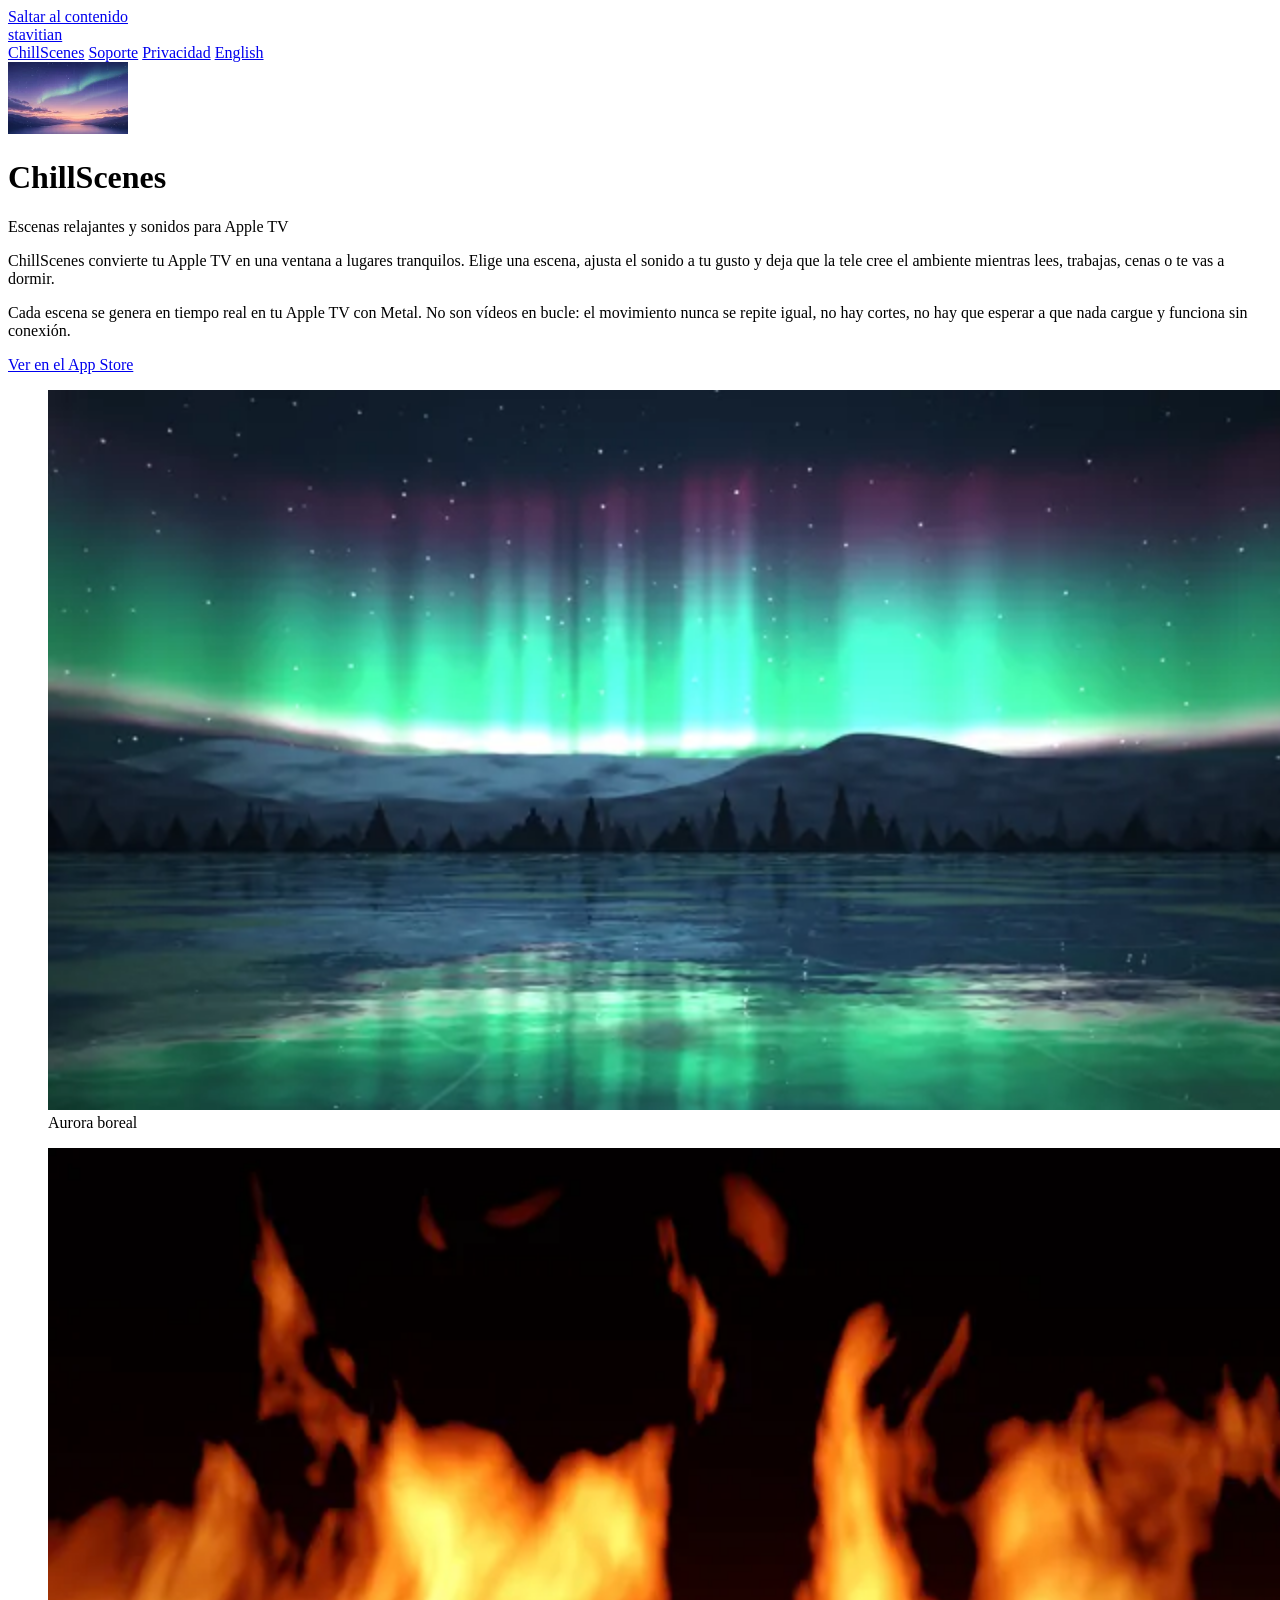
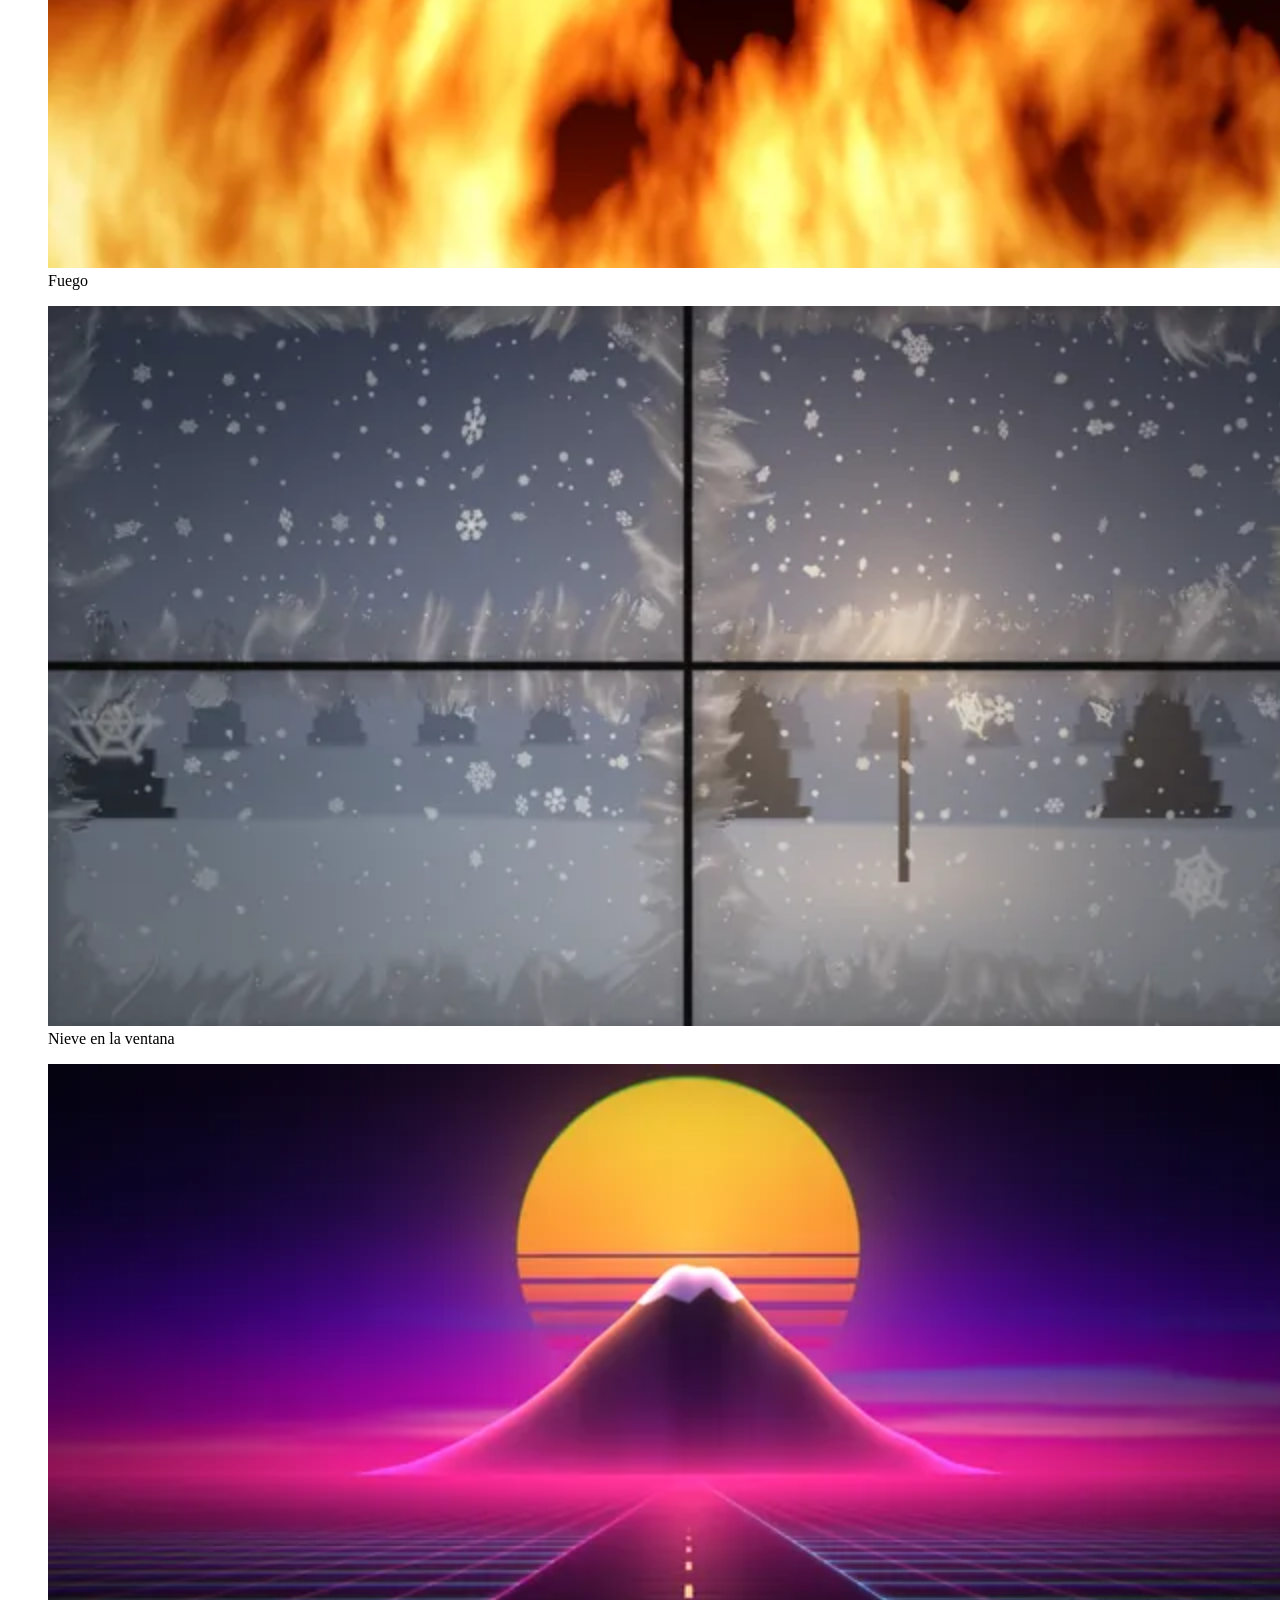
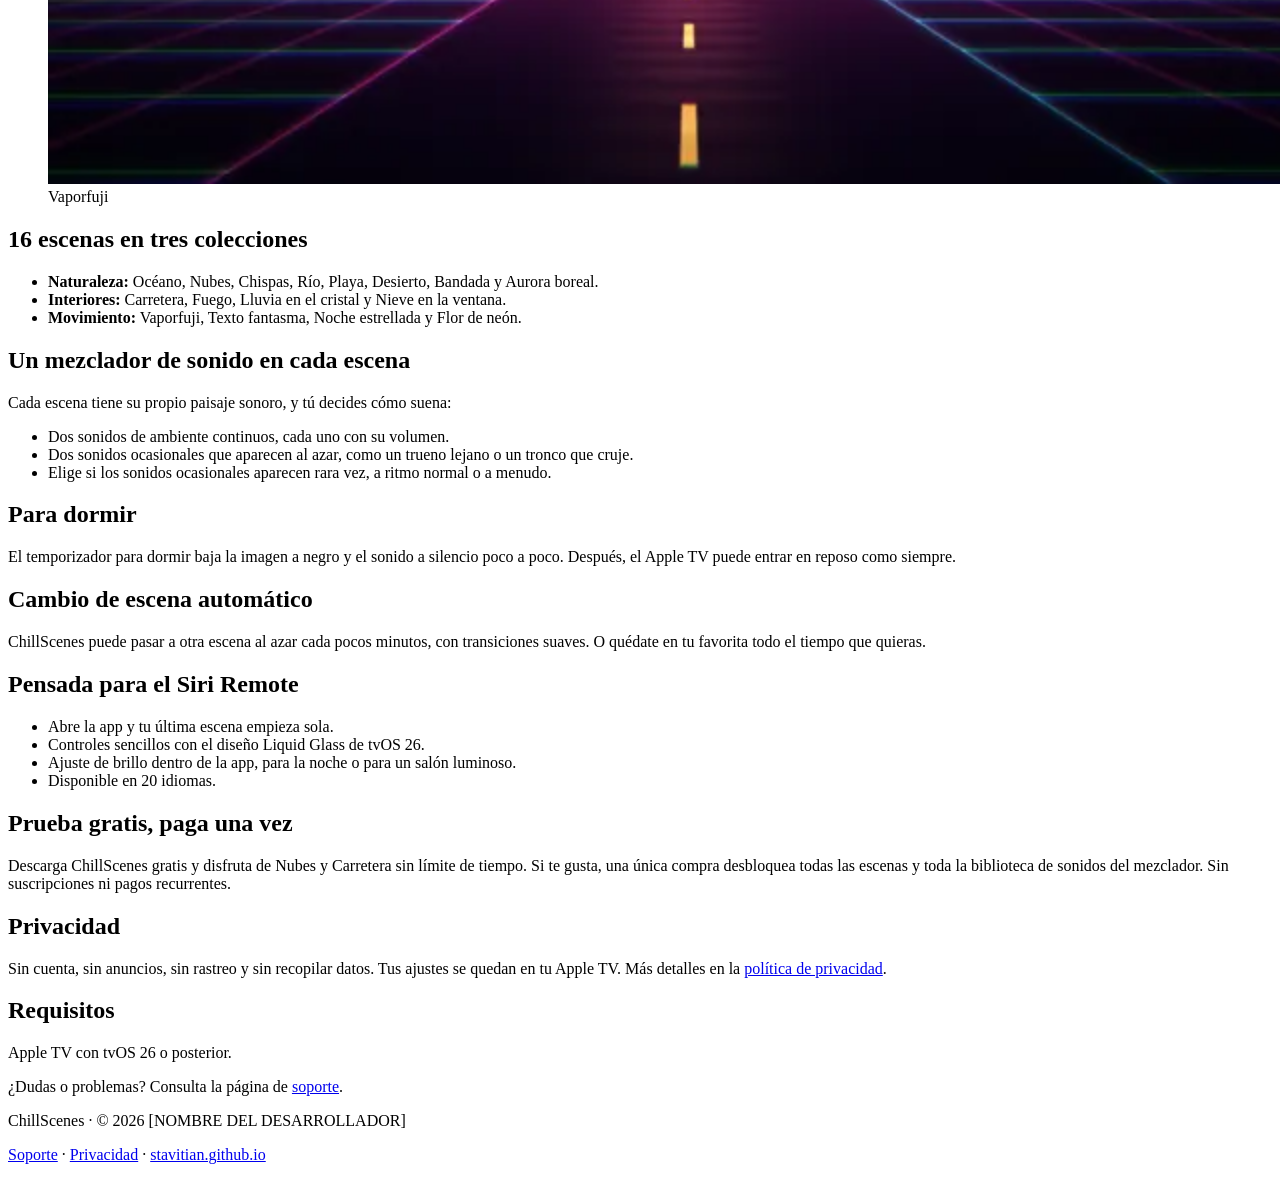
==== apps/chillscenes/index.html @ 9a9096fb "Add ChillScenes app pages: product, support and privacy (ES + EN)" ====
<!doctype html>
<html lang="es">
<head>
  <meta charset="utf-8">
  <meta name="viewport" content="width=device-width, initial-scale=1">
  <title>ChillScenes para Apple TV</title>
  <meta name="description" content="Escenas relajantes y sonidos de ambiente para Apple TV.">
  <link rel="alternate" hreflang="es" href="https://stavitian.github.io/apps/chillscenes/">
  <link rel="alternate" hreflang="en" href="https://stavitian.github.io/apps/chillscenes/en/">
  <link rel="icon" href="/apps/chillscenes/img/icono-200.jpg">
  <link rel="stylesheet" href="/assets/site.css">
</head>
<body>
  <a class="skip" href="#contenido">Saltar al contenido</a>
  <div class="wrap">
    <header class="site-header">
      <a class="home" href="/">stavitian</a>
      <nav aria-label="ChillScenes">
        <a href="/apps/chillscenes/" aria-current="page">ChillScenes</a> <a href="/apps/chillscenes/soporte/">Soporte</a> <a href="/apps/chillscenes/privacidad/">Privacidad</a>
        <a class="lang" href="/apps/chillscenes/en/" hreflang="en" lang="en">English</a>
      </nav>
    </header>

    <main id="contenido">
      <div class="app-head">
        <picture>
          <source type="image/webp" srcset="/apps/chillscenes/img/icono-200.webp 1x, /apps/chillscenes/img/icono-400.webp 2x">
          <img src="/apps/chillscenes/img/icono-200.jpg" srcset="/apps/chillscenes/img/icono-400.jpg 2x" width="120" height="72" alt="">
        </picture>
        <div>
          <h1>ChillScenes</h1>
          <p>Escenas relajantes y sonidos para Apple TV</p>
        </div>
      </div>

      <p class="lead">ChillScenes convierte tu Apple TV en una ventana a lugares tranquilos. Elige una escena, ajusta el sonido a tu gusto y deja que la tele cree el ambiente mientras lees, trabajas, cenas o te vas a dormir.</p>
      <p>Cada escena se genera en tiempo real en tu Apple TV con Metal. No son vídeos en bucle: el movimiento nunca se repite igual, no hay cortes, no hay que esperar a que nada cargue y funciona sin conexión.</p>

      <!-- TODO: sustituir por el enlace real del App Store cuando la app esté publicada. -->
      <p><a class="store-link" href="[ENLACE DEL APP STORE]">Ver en el App Store</a></p>

      <div class="shots">
        <figure>
          <picture>
            <source type="image/webp" srcset="/apps/chillscenes/img/aurora-640.webp 640w, /apps/chillscenes/img/aurora-1280.webp 1280w" sizes="(max-width: 34rem) 100vw, 28rem">
            <img src="/apps/chillscenes/img/aurora-1280.jpg" srcset="/apps/chillscenes/img/aurora-640.jpg 640w, /apps/chillscenes/img/aurora-1280.jpg 1280w" sizes="(max-width: 34rem) 100vw, 28rem" width="1280" height="720" loading="lazy" alt="Aurora boreal sobre un lago con montañas">
          </picture>
          <figcaption>Aurora boreal</figcaption>
        </figure>
        <figure>
          <picture>
            <source type="image/webp" srcset="/apps/chillscenes/img/fuego-640.webp 640w, /apps/chillscenes/img/fuego-1280.webp 1280w" sizes="(max-width: 34rem) 100vw, 28rem">
            <img src="/apps/chillscenes/img/fuego-1280.jpg" srcset="/apps/chillscenes/img/fuego-640.jpg 640w, /apps/chillscenes/img/fuego-1280.jpg 1280w" sizes="(max-width: 34rem) 100vw, 28rem" width="1280" height="720" loading="lazy" alt="Llamas de una hoguera sobre fondo negro">
          </picture>
          <figcaption>Fuego</figcaption>
        </figure>
        <figure>
          <picture>
            <source type="image/webp" srcset="/apps/chillscenes/img/nieve-640.webp 640w, /apps/chillscenes/img/nieve-1280.webp 1280w" sizes="(max-width: 34rem) 100vw, 28rem">
            <img src="/apps/chillscenes/img/nieve-1280.jpg" srcset="/apps/chillscenes/img/nieve-640.jpg 640w, /apps/chillscenes/img/nieve-1280.jpg 1280w" sizes="(max-width: 34rem) 100vw, 28rem" width="1280" height="720" loading="lazy" alt="Nieve cayendo vista desde una ventana de cuatro paneles">
          </picture>
          <figcaption>Nieve en la ventana</figcaption>
        </figure>
        <figure>
          <picture>
            <source type="image/webp" srcset="/apps/chillscenes/img/vaporfuji-640.webp 640w, /apps/chillscenes/img/vaporfuji-1280.webp 1280w" sizes="(max-width: 34rem) 100vw, 28rem">
            <img src="/apps/chillscenes/img/vaporfuji-1280.jpg" srcset="/apps/chillscenes/img/vaporfuji-640.jpg 640w, /apps/chillscenes/img/vaporfuji-1280.jpg 1280w" sizes="(max-width: 34rem) 100vw, 28rem" width="1280" height="720" loading="lazy" alt="Montaña bajo un sol al atardecer en estilo synthwave">
          </picture>
          <figcaption>Vaporfuji</figcaption>
        </figure>
      </div>

      <h2>16 escenas en tres colecciones</h2>
      <ul>
        <li><strong>Naturaleza:</strong> Océano, Nubes, Chispas, Río, Playa, Desierto, Bandada y Aurora boreal.</li>
        <li><strong>Interiores:</strong> Carretera, Fuego, Lluvia en el cristal y Nieve en la ventana.</li>
        <li><strong>Movimiento:</strong> Vaporfuji, Texto fantasma, Noche estrellada y Flor de neón.</li>
      </ul>

      <h2>Un mezclador de sonido en cada escena</h2>
      <p>Cada escena tiene su propio paisaje sonoro, y tú decides cómo suena:</p>
      <ul>
        <li>Dos sonidos de ambiente continuos, cada uno con su volumen.</li>
        <li>Dos sonidos ocasionales que aparecen al azar, como un trueno lejano o un tronco que cruje.</li>
        <li>Elige si los sonidos ocasionales aparecen rara vez, a ritmo normal o a menudo.</li>
      </ul>

      <h2>Para dormir</h2>
      <p>El temporizador para dormir baja la imagen a negro y el sonido a silencio poco a poco. Después, el Apple TV puede entrar en reposo como siempre.</p>

      <h2>Cambio de escena automático</h2>
      <p>ChillScenes puede pasar a otra escena al azar cada pocos minutos, con transiciones suaves. O quédate en tu favorita todo el tiempo que quieras.</p>

      <h2>Pensada para el Siri Remote</h2>
      <ul>
        <li>Abre la app y tu última escena empieza sola.</li>
        <li>Controles sencillos con el diseño Liquid Glass de tvOS 26.</li>
        <li>Ajuste de brillo dentro de la app, para la noche o para un salón luminoso.</li>
        <li>Disponible en 20 idiomas.</li>
      </ul>

      <h2>Prueba gratis, paga una vez</h2>
      <p>Descarga ChillScenes gratis y disfruta de Nubes y Carretera sin límite de tiempo. Si te gusta, una única compra desbloquea todas las escenas y toda la biblioteca de sonidos del mezclador. Sin suscripciones ni pagos recurrentes.</p>

      <h2>Privacidad</h2>
      <p>Sin cuenta, sin anuncios, sin rastreo y sin recopilar datos. Tus ajustes se quedan en tu Apple TV. Más detalles en la <a href="/apps/chillscenes/privacidad/">política de privacidad</a>.</p>

      <h2>Requisitos</h2>
      <p>Apple TV con tvOS 26 o posterior.</p>
      <p>¿Dudas o problemas? Consulta la página de <a href="/apps/chillscenes/soporte/">soporte</a>.</p>
    </main>

    <footer class="site-footer">
      <p>ChillScenes · © 2026 [NOMBRE DEL DESARROLLADOR]</p>
      <p><a href="/apps/chillscenes/soporte/">Soporte</a> · <a href="/apps/chillscenes/privacidad/">Privacidad</a> · <a href="/">stavitian.github.io</a></p>
    </footer>
  </div>
</body>
</html>
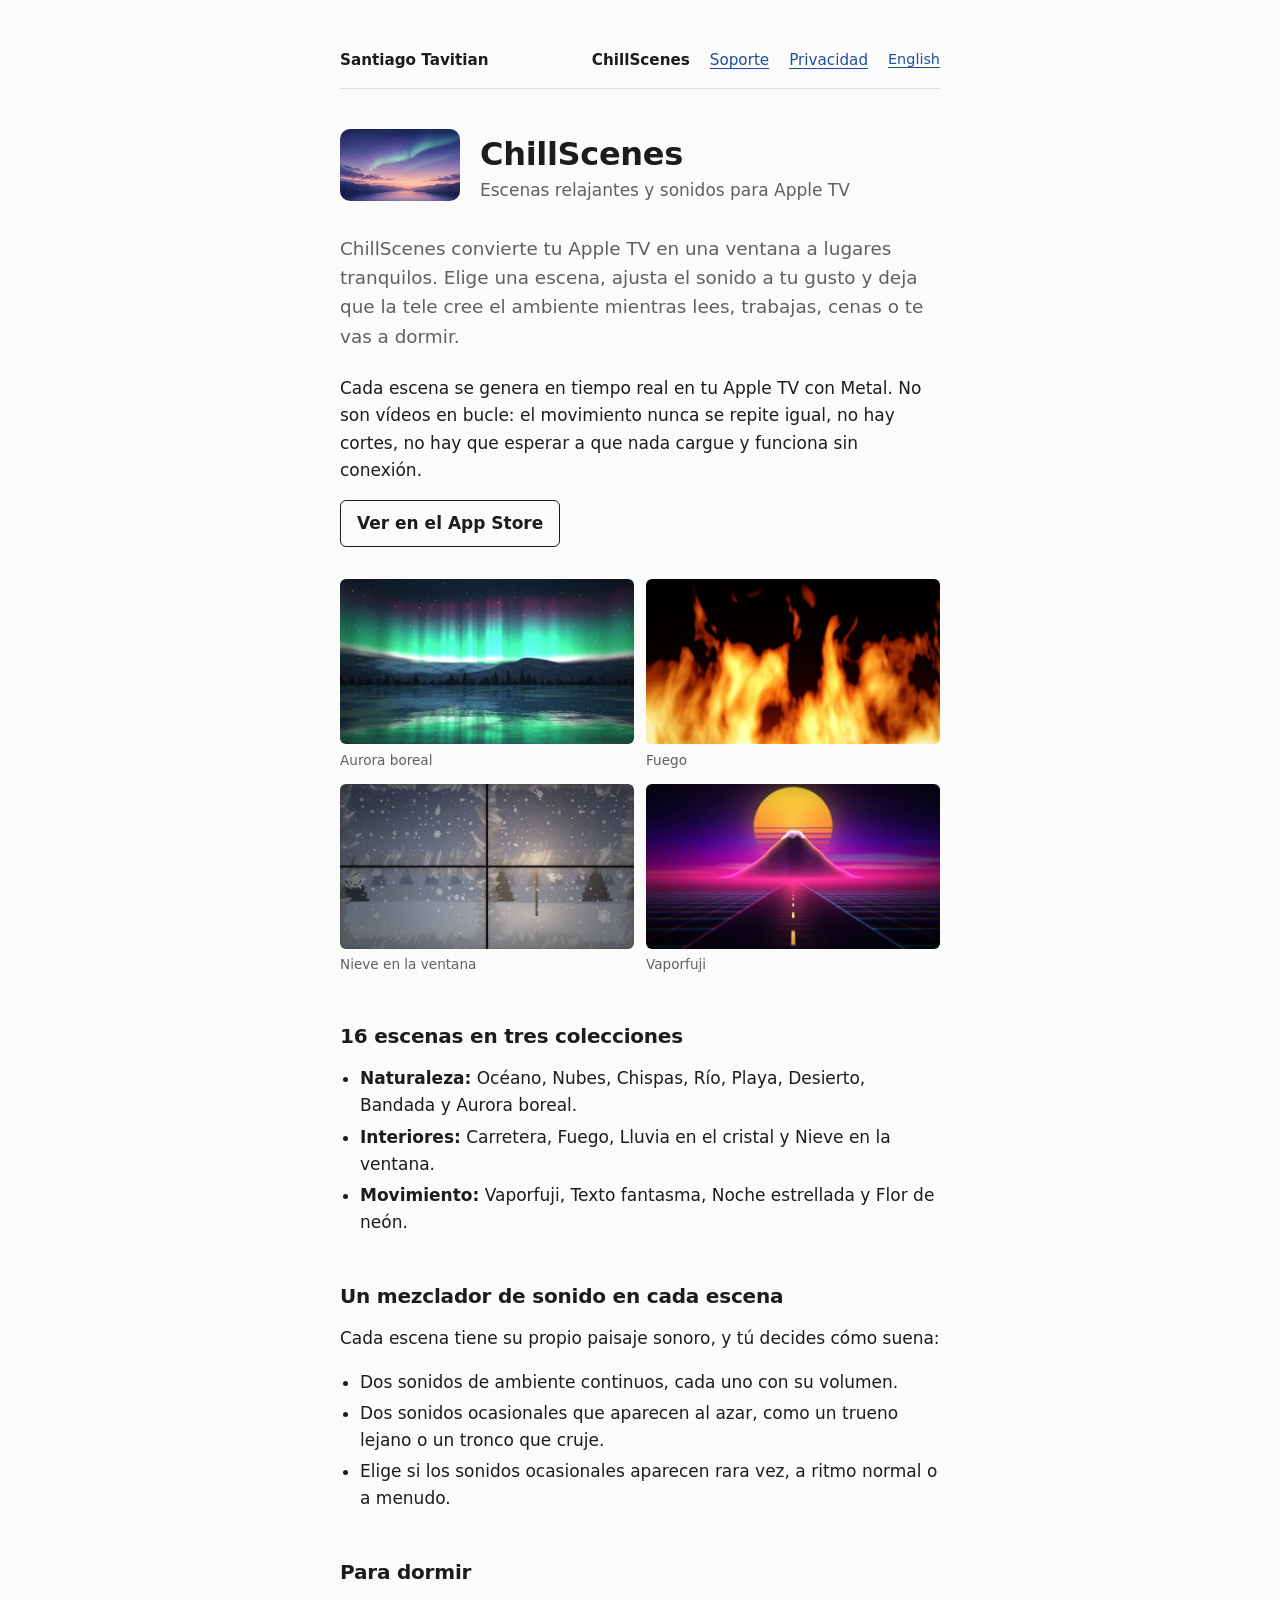
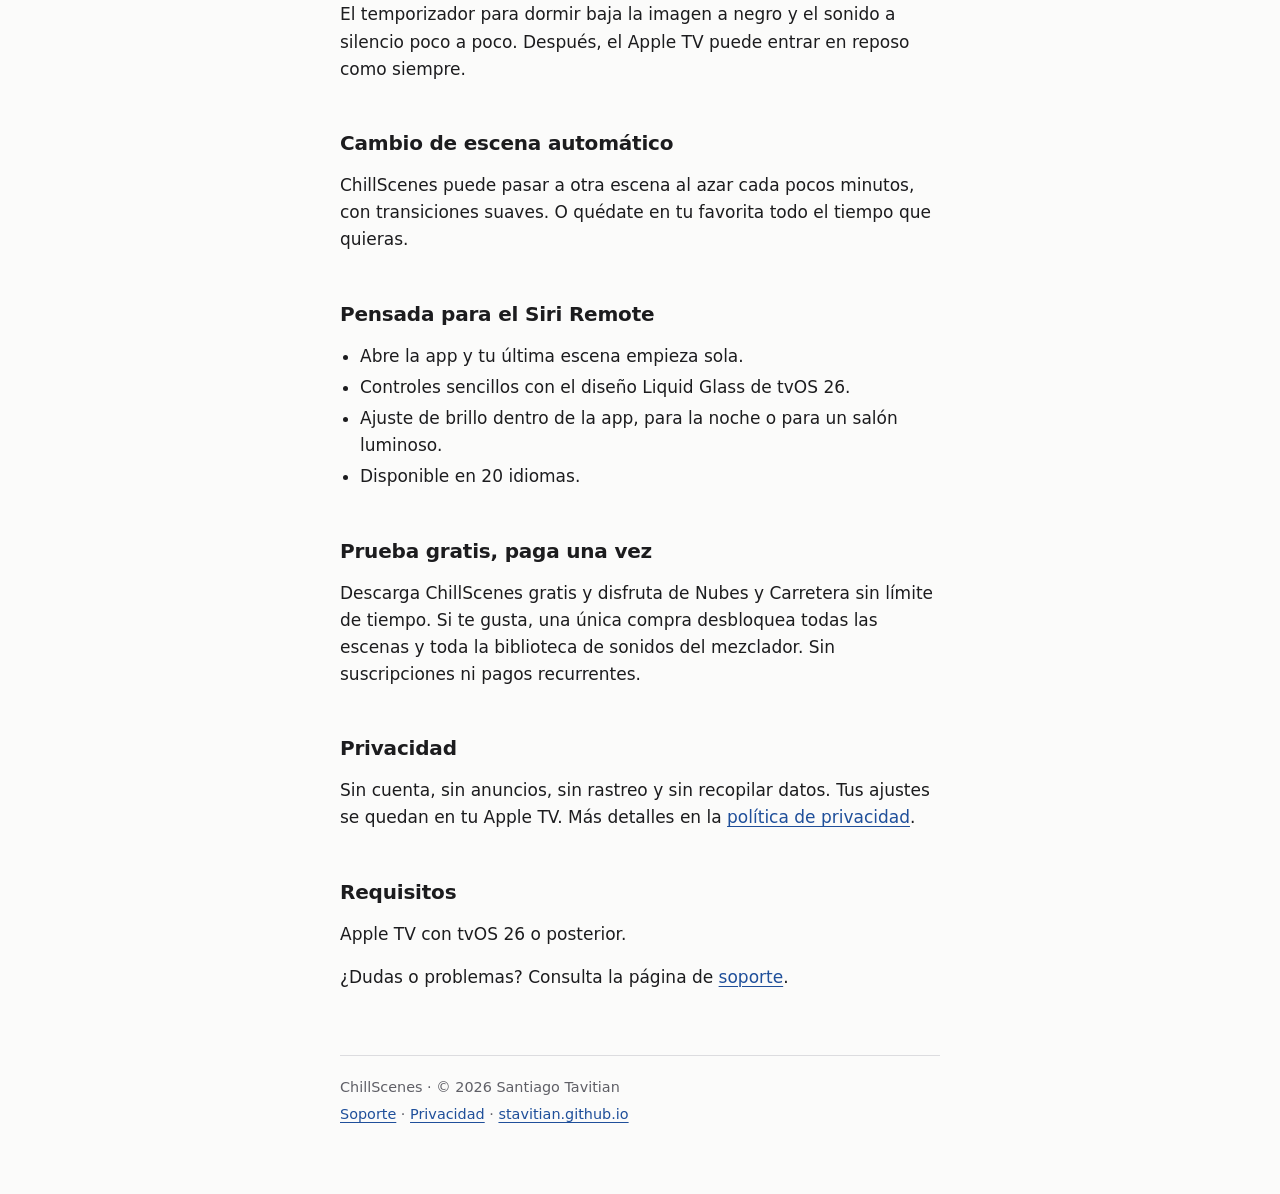
==== commit 5cb6dddb: "Fill in developer name, contact email and privacy date; drop NanoMAC from landing" ====
--- a/apps/chillscenes/index.html
+++ b/apps/chillscenes/index.html
@@ -14,7 +14,7 @@
   <a class="skip" href="#contenido">Saltar al contenido</a>
   <div class="wrap">
     <header class="site-header">
-      <a class="home" href="/">stavitian</a>
+      <a class="home" href="/">Santiago Tavitian</a>
       <nav aria-label="ChillScenes">
         <a href="/apps/chillscenes/" aria-current="page">ChillScenes</a> <a href="/apps/chillscenes/soporte/">Soporte</a> <a href="/apps/chillscenes/privacidad/">Privacidad</a>
         <a class="lang" href="/apps/chillscenes/en/" hreflang="en" lang="en">English</a>
@@ -111,7 +111,7 @@
     </main>
 
     <footer class="site-footer">
-      <p>ChillScenes · © 2026 [NOMBRE DEL DESARROLLADOR]</p>
+      <p>ChillScenes · © 2026 Santiago Tavitian</p>
       <p><a href="/apps/chillscenes/soporte/">Soporte</a> · <a href="/apps/chillscenes/privacidad/">Privacidad</a> · <a href="/">stavitian.github.io</a></p>
     </footer>
   </div>
--- a/assets/site.css
+++ b/assets/site.css
@@ -0,0 +1,125 @@
+/* Hoja de estilos común. Sin fuentes externas ni JavaScript. */
+:root {
+  color-scheme: light dark;
+  --bg: #fbfbfa;
+  --text: #1c1c1e;
+  --muted: #5f5f66;
+  --rule: #dcdcdf;
+  --link: #1f4f9a;
+  --code-bg: #f0f0f2;
+  --measure: 40rem;
+  font-family: -apple-system, BlinkMacSystemFont, "Segoe UI", system-ui, Roboto, "Helvetica Neue", Arial, sans-serif;
+  font-size: 100%;
+  line-height: 1.6;
+}
+
+@media (prefers-color-scheme: dark) {
+  :root {
+    --bg: #141416;
+    --text: #e8e8ea;
+    --muted: #a0a0a8;
+    --rule: #34343a;
+    --link: #8db4f0;
+    --code-bg: #222226;
+  }
+}
+
+*, *::before, *::after { box-sizing: border-box; }
+
+html { -webkit-text-size-adjust: 100%; }
+
+body {
+  margin: 0;
+  background: var(--bg);
+  color: var(--text);
+  font-size: 1.0625rem;
+}
+
+.wrap {
+  max-width: var(--measure);
+  margin: 0 auto;
+  padding: 3rem 1.25rem 4rem;
+}
+
+.wrap.wide { max-width: 56rem; }
+
+a { color: var(--link); text-underline-offset: 0.18em; text-decoration-thickness: 1px; }
+a:hover { text-decoration-thickness: 2px; }
+a:focus-visible { outline: 2px solid var(--link); outline-offset: 2px; border-radius: 2px; }
+
+.skip {
+  position: absolute; left: -999px; top: 0;
+  background: var(--bg); padding: .5rem .75rem;
+}
+.skip:focus { left: 1rem; top: 1rem; }
+
+/* Cabecera y pie */
+.site-header {
+  display: flex; flex-wrap: wrap; align-items: baseline; justify-content: space-between;
+  gap: .5rem 1.5rem;
+  padding-bottom: 1rem; margin-bottom: 2.5rem;
+  border-bottom: 1px solid var(--rule);
+  font-size: .95rem;
+}
+.site-header .home { color: var(--text); font-weight: 600; text-decoration: none; }
+.site-header nav { display: flex; flex-wrap: wrap; gap: .25rem 1.25rem; }
+.site-header nav a[aria-current="page"] { color: var(--text); text-decoration: none; font-weight: 600; }
+
+.site-footer {
+  margin-top: 4rem; padding-top: 1rem;
+  border-top: 1px solid var(--rule);
+  color: var(--muted); font-size: .9rem;
+}
+.site-footer p { margin: .25rem 0; }
+
+/* Tipografía */
+h1, h2, h3 { line-height: 1.25; font-weight: 600; letter-spacing: -0.01em; }
+h1 { font-size: 2rem; margin: 0 0 .75rem; }
+h2 { font-size: 1.25rem; margin: 3rem 0 1rem; }
+h3 { font-size: 1.05rem; margin: 1.75rem 0 .35rem; }
+p, ul, ol, dl { margin: 0 0 1rem; }
+ul, ol { padding-left: 1.25rem; }
+li + li { margin-top: .25rem; }
+.lead { font-size: 1.15rem; color: var(--muted); margin-bottom: 1.5rem; }
+.muted { color: var(--muted); }
+.small { font-size: .9rem; }
+hr { border: 0; border-top: 1px solid var(--rule); margin: 2.5rem 0; }
+
+/* Listas de proyectos */
+.entries { list-style: none; padding: 0; margin: 0; }
+.entries > li { padding: 1rem 0; border-top: 1px solid var(--rule); margin: 0; }
+.entries > li:last-child { border-bottom: 1px solid var(--rule); }
+.entries h3 { margin: 0 0 .25rem; font-size: 1.05rem; }
+.entries p { margin: 0 0 .35rem; }
+.entries .meta { color: var(--muted); font-size: .9rem; }
+
+/* Página de la app */
+.app-head { display: flex; gap: 1.25rem; align-items: center; margin-bottom: 1.5rem; }
+.app-head img { width: 120px; height: 72px; border-radius: 10px; flex: none; }
+.app-head h1 { margin: 0; }
+.app-head p { margin: .2rem 0 0; color: var(--muted); }
+
+.shots { display: grid; grid-template-columns: repeat(2, 1fr); gap: .75rem; margin: 2rem 0; }
+.shots figure { margin: 0; }
+.shots img { display: block; width: 100%; height: auto; border-radius: 6px; background: #000; }
+.shots figcaption { font-size: .85rem; color: var(--muted); margin-top: .35rem; }
+
+.store-link {
+  display: inline-block; padding: .55rem 1rem;
+  border: 1px solid var(--text); border-radius: 6px;
+  color: var(--text); text-decoration: none; font-weight: 600;
+}
+.store-link:hover { background: var(--text); color: var(--bg); }
+
+/* Preguntas frecuentes */
+.faq dt { font-weight: 600; margin-top: 1.5rem; }
+.faq dd { margin: .35rem 0 0; }
+
+.lang { font-size: .9rem; }
+
+@media (max-width: 34rem) {
+  .wrap { padding-top: 2rem; }
+  h1 { font-size: 1.65rem; }
+  .shots { grid-template-columns: 1fr; }
+  .app-head img { width: 100px; height: 60px; }
+}
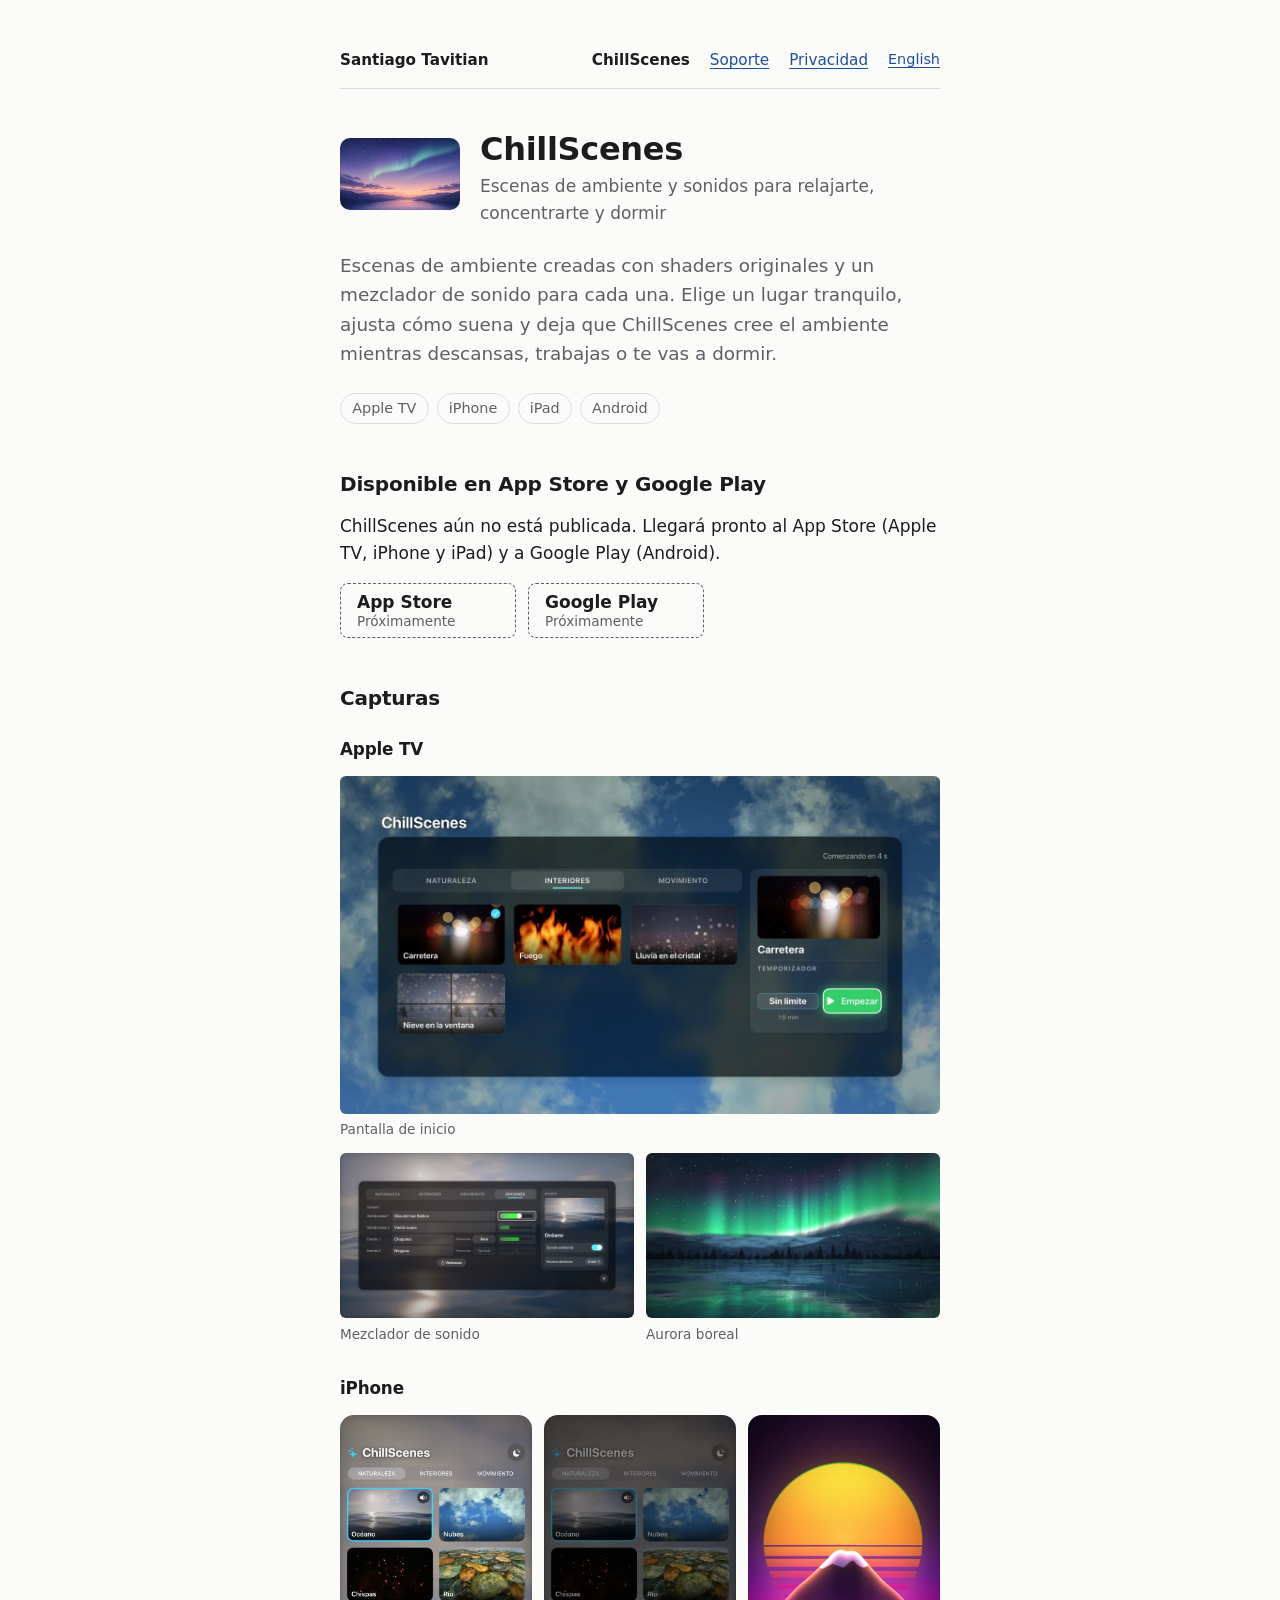
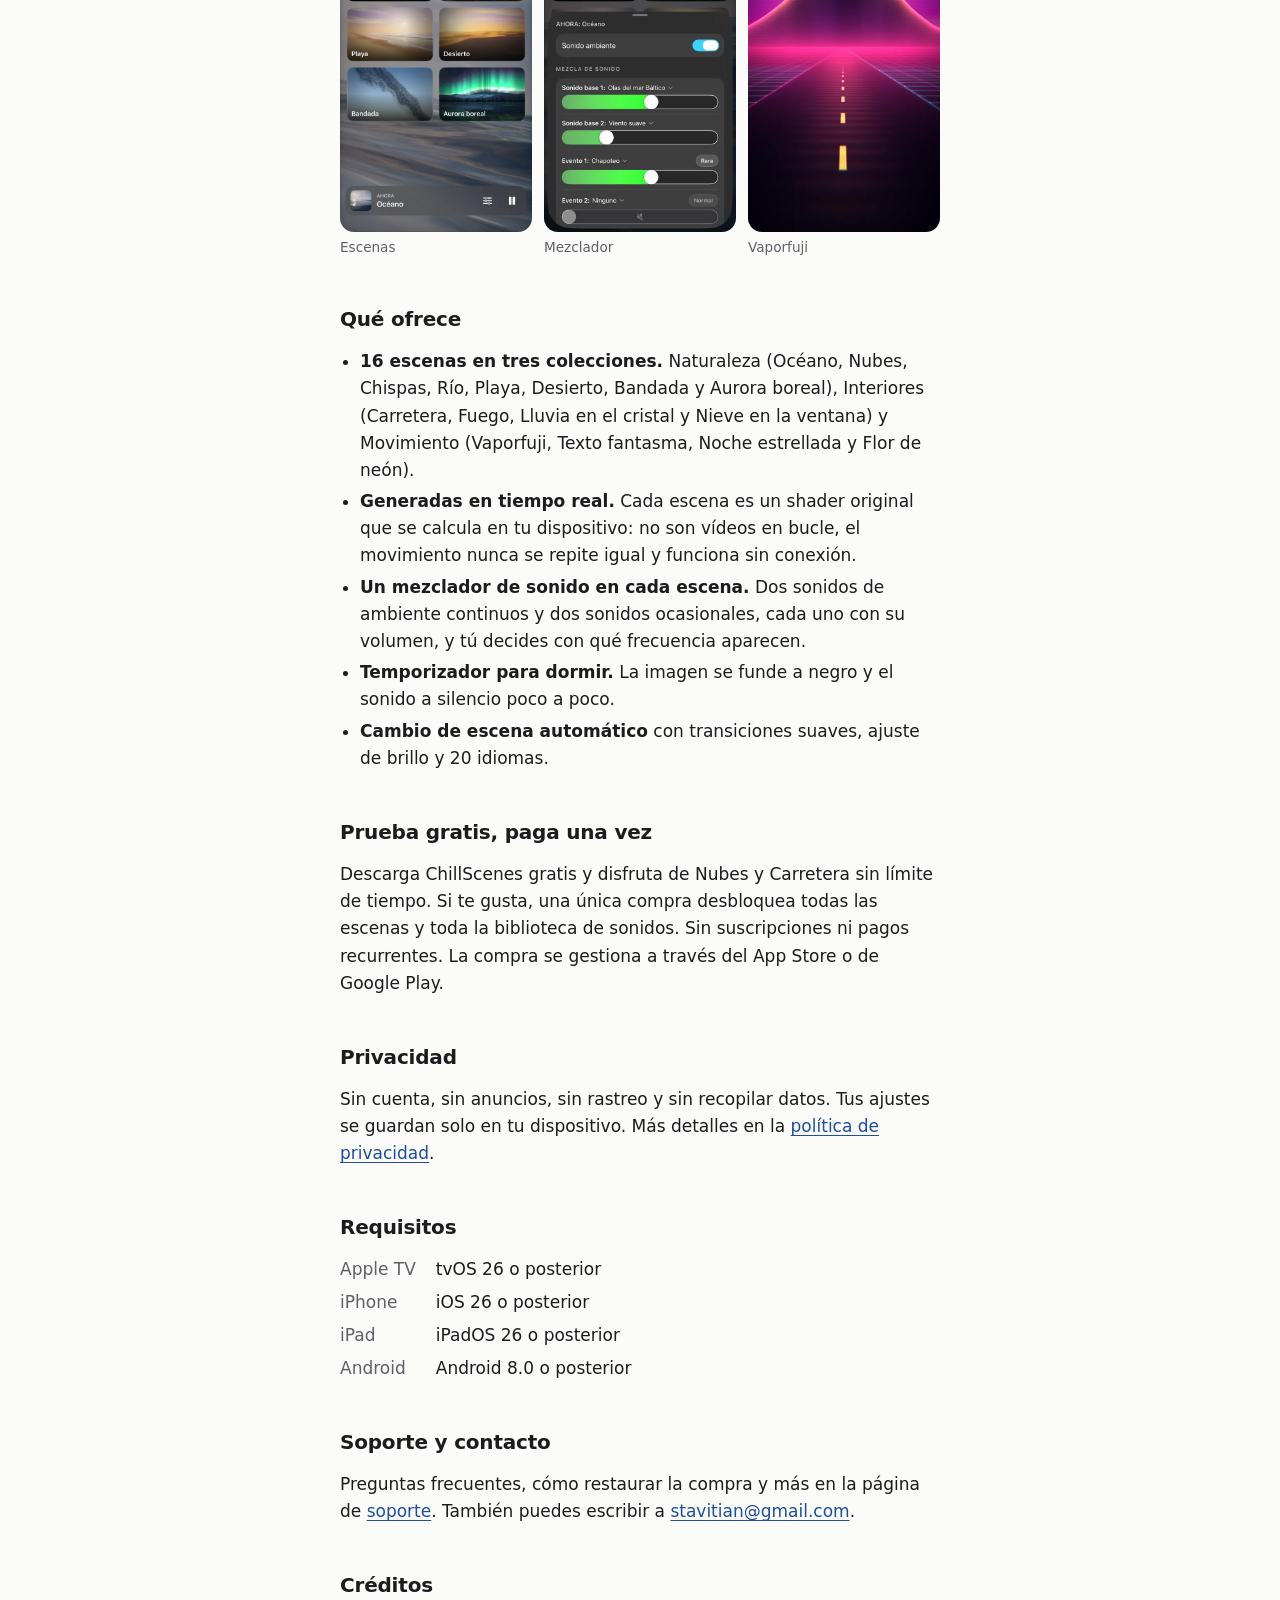
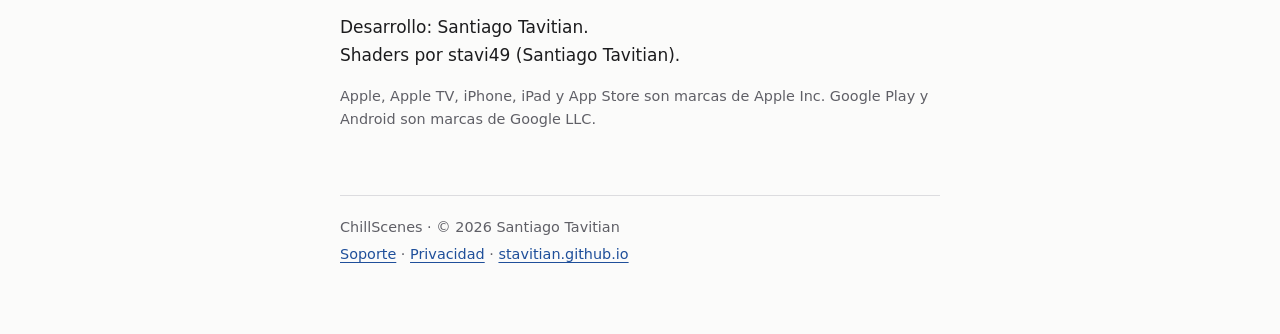
==== commit d87ee5fa: "ChillScenes: main page for Apple TV, iPhone, iPad and Android; multi-platform privacy and support pa" ====
--- a/apps/chillscenes/index.html
+++ b/apps/chillscenes/index.html
@@ -3,8 +3,8 @@
 <head>
   <meta charset="utf-8">
   <meta name="viewport" content="width=device-width, initial-scale=1">
-  <title>ChillScenes para Apple TV</title>
-  <meta name="description" content="Escenas relajantes y sonidos de ambiente para Apple TV.">
+  <title>ChillScenes: escenas de ambiente y sonidos para relajarte, concentrarte y dormir</title>
+  <meta name="description" content="ChillScenes: escenas de ambiente con shaders originales y un mezclador de sonido para relajarte, concentrarte y dormir. Para Apple TV, iPhone, iPad y Android.">
   <link rel="alternate" hreflang="es" href="https://stavitian.github.io/apps/chillscenes/">
   <link rel="alternate" hreflang="en" href="https://stavitian.github.io/apps/chillscenes/en/">
   <link rel="icon" href="/apps/chillscenes/img/icono-200.jpg">
@@ -29,85 +29,99 @@
         </picture>
         <div>
           <h1>ChillScenes</h1>
-          <p>Escenas relajantes y sonidos para Apple TV</p>
+          <p>Escenas de ambiente y sonidos para relajarte, concentrarte y dormir</p>
         </div>
       </div>
 
-      <p class="lead">ChillScenes convierte tu Apple TV en una ventana a lugares tranquilos. Elige una escena, ajusta el sonido a tu gusto y deja que la tele cree el ambiente mientras lees, trabajas, cenas o te vas a dormir.</p>
-      <p>Cada escena se genera en tiempo real en tu Apple TV con Metal. No son vídeos en bucle: el movimiento nunca se repite igual, no hay cortes, no hay que esperar a que nada cargue y funciona sin conexión.</p>
+      <p class="lead">Escenas de ambiente creadas con shaders originales y un mezclador de sonido para cada una. Elige un lugar tranquilo, ajusta cómo suena y deja que ChillScenes cree el ambiente mientras descansas, trabajas o te vas a dormir.</p>
 
-      <!-- TODO: sustituir por el enlace real del App Store cuando la app esté publicada. -->
-      <p><a class="store-link" href="[ENLACE DEL APP STORE]">Ver en el App Store</a></p>
+      <ul class="platforms" aria-label="Plataformas">
+        <li>Apple TV</li>
+        <li>iPhone</li>
+        <li>iPad</li>
+        <li>Android</li>
+      </ul>
 
-      <div class="shots">
+      <h2 id="disponible">Disponible en App Store y Google Play</h2>
+      <p>ChillScenes aún no está publicada. Llegará pronto al App Store (Apple TV, iPhone y iPad) y a Google Play (Android).</p>
+      <!--
+        Enlaces de las tiendas: la app todavía no está publicada.
+        App Store (bundle org.chillscenes.tv): [ENLACE DEL APP STORE], p. ej. https://apps.apple.com/es/app/chillscenes/idXXXXXXXXXX
+        Google Play (paquete org.chillscenes.android): https://play.google.com/store/apps/details?id=org.chillscenes.android
+        Cuando estén publicadas, sustituir la lista .stores por las insignias oficiales (ya incluidas en /apps/chillscenes/img/badges/;
+        según las normas de Apple y Google, las insignias solo se muestran enlazadas a la ficha real de la app):
+        <ul class="stores">
+          <li><a href="[ENLACE DEL APP STORE]"><img src="/apps/chillscenes/img/badges/app-store-es.svg" width="135" height="45" alt="Descárgalo en el App Store"></a></li>
+          <li><a href="https://play.google.com/store/apps/details?id=org.chillscenes.android"><img src="/apps/chillscenes/img/badges/google-play-es.png" width="168" height="65" alt="Disponible en Google Play"></a></li>
+        </ul>
+      -->
+      <ul class="stores">
+        <li><span class="store-soon" aria-disabled="true"><strong>App Store</strong><span>Próximamente</span></span></li>
+        <li><span class="store-soon" aria-disabled="true"><strong>Google Play</strong><span>Próximamente</span></span></li>
+      </ul>
+
+      <h2>Capturas</h2>
+      <h3>Apple TV</h3>
+      <div class="shots-tv">
         <figure>
-          <picture>
-            <source type="image/webp" srcset="/apps/chillscenes/img/aurora-640.webp 640w, /apps/chillscenes/img/aurora-1280.webp 1280w" sizes="(max-width: 34rem) 100vw, 28rem">
-            <img src="/apps/chillscenes/img/aurora-1280.jpg" srcset="/apps/chillscenes/img/aurora-640.jpg 640w, /apps/chillscenes/img/aurora-1280.jpg 1280w" sizes="(max-width: 34rem) 100vw, 28rem" width="1280" height="720" loading="lazy" alt="Aurora boreal sobre un lago con montañas">
-          </picture>
+          <img src="/apps/chillscenes/img/shots/tvos-01-landing-es.webp" width="1280" height="720" alt="Pantalla de inicio de ChillScenes en Apple TV con la escena Océano de fondo">
+          <figcaption>Pantalla de inicio</figcaption>
+        </figure>
+        <figure>
+          <img src="/apps/chillscenes/img/shots/tvos-05-options-mixer-es.webp" width="1280" height="720" loading="lazy" alt="Menú de opciones con el mezclador de sonido">
+          <figcaption>Mezclador de sonido</figcaption>
+        </figure>
+        <figure>
+          <img src="/apps/chillscenes/img/shots/tvos-09-scene-borealis-original-es.webp" width="1280" height="720" loading="lazy" alt="Escena Aurora boreal sobre un lago con montañas">
           <figcaption>Aurora boreal</figcaption>
         </figure>
+      </div>
+      <h3>iPhone</h3>
+      <div class="shots-phone">
         <figure>
-          <picture>
-            <source type="image/webp" srcset="/apps/chillscenes/img/fuego-640.webp 640w, /apps/chillscenes/img/fuego-1280.webp 1280w" sizes="(max-width: 34rem) 100vw, 28rem">
-            <img src="/apps/chillscenes/img/fuego-1280.jpg" srcset="/apps/chillscenes/img/fuego-640.jpg 640w, /apps/chillscenes/img/fuego-1280.jpg 1280w" sizes="(max-width: 34rem) 100vw, 28rem" width="1280" height="720" loading="lazy" alt="Llamas de una hoguera sobre fondo negro">
-          </picture>
-          <figcaption>Fuego</figcaption>
+          <img src="/apps/chillscenes/img/shots/iphone-01-grid-nature-es.webp" width="600" height="1304" loading="lazy" alt="Cuadrícula de escenas de la colección Naturaleza en iPhone">
+          <figcaption>Escenas</figcaption>
         </figure>
         <figure>
-          <picture>
-            <source type="image/webp" srcset="/apps/chillscenes/img/nieve-640.webp 640w, /apps/chillscenes/img/nieve-1280.webp 1280w" sizes="(max-width: 34rem) 100vw, 28rem">
-            <img src="/apps/chillscenes/img/nieve-1280.jpg" srcset="/apps/chillscenes/img/nieve-640.jpg 640w, /apps/chillscenes/img/nieve-1280.jpg 1280w" sizes="(max-width: 34rem) 100vw, 28rem" width="1280" height="720" loading="lazy" alt="Nieve cayendo vista desde una ventana de cuatro paneles">
-          </picture>
-          <figcaption>Nieve en la ventana</figcaption>
+          <img src="/apps/chillscenes/img/shots/iphone-04-mixer-sheet-es.webp" width="600" height="1304" loading="lazy" alt="Mezclador de sonido con los volúmenes de cada capa">
+          <figcaption>Mezclador</figcaption>
         </figure>
         <figure>
-          <picture>
-            <source type="image/webp" srcset="/apps/chillscenes/img/vaporfuji-640.webp 640w, /apps/chillscenes/img/vaporfuji-1280.webp 1280w" sizes="(max-width: 34rem) 100vw, 28rem">
-            <img src="/apps/chillscenes/img/vaporfuji-1280.jpg" srcset="/apps/chillscenes/img/vaporfuji-640.jpg 640w, /apps/chillscenes/img/vaporfuji-1280.jpg 1280w" sizes="(max-width: 34rem) 100vw, 28rem" width="1280" height="720" loading="lazy" alt="Montaña bajo un sol al atardecer en estilo synthwave">
-          </picture>
+          <img src="/apps/chillscenes/img/shots/iphone-08-scene-vaporfuji-es.webp" width="600" height="1304" loading="lazy" alt="Escena Vaporfuji: montaña bajo un sol synthwave">
           <figcaption>Vaporfuji</figcaption>
         </figure>
       </div>
 
-      <h2>16 escenas en tres colecciones</h2>
+      <h2>Qué ofrece</h2>
       <ul>
-        <li><strong>Naturaleza:</strong> Océano, Nubes, Chispas, Río, Playa, Desierto, Bandada y Aurora boreal.</li>
-        <li><strong>Interiores:</strong> Carretera, Fuego, Lluvia en el cristal y Nieve en la ventana.</li>
-        <li><strong>Movimiento:</strong> Vaporfuji, Texto fantasma, Noche estrellada y Flor de neón.</li>
-      </ul>
-
-      <h2>Un mezclador de sonido en cada escena</h2>
-      <p>Cada escena tiene su propio paisaje sonoro, y tú decides cómo suena:</p>
-      <ul>
-        <li>Dos sonidos de ambiente continuos, cada uno con su volumen.</li>
-        <li>Dos sonidos ocasionales que aparecen al azar, como un trueno lejano o un tronco que cruje.</li>
-        <li>Elige si los sonidos ocasionales aparecen rara vez, a ritmo normal o a menudo.</li>
-      </ul>
-
-      <h2>Para dormir</h2>
-      <p>El temporizador para dormir baja la imagen a negro y el sonido a silencio poco a poco. Después, el Apple TV puede entrar en reposo como siempre.</p>
-
-      <h2>Cambio de escena automático</h2>
-      <p>ChillScenes puede pasar a otra escena al azar cada pocos minutos, con transiciones suaves. O quédate en tu favorita todo el tiempo que quieras.</p>
-
-      <h2>Pensada para el Siri Remote</h2>
-      <ul>
-        <li>Abre la app y tu última escena empieza sola.</li>
-        <li>Controles sencillos con el diseño Liquid Glass de tvOS 26.</li>
-        <li>Ajuste de brillo dentro de la app, para la noche o para un salón luminoso.</li>
-        <li>Disponible en 20 idiomas.</li>
+        <li><strong>16 escenas en tres colecciones.</strong> Naturaleza (Océano, Nubes, Chispas, Río, Playa, Desierto, Bandada y Aurora boreal), Interiores (Carretera, Fuego, Lluvia en el cristal y Nieve en la ventana) y Movimiento (Vaporfuji, Texto fantasma, Noche estrellada y Flor de neón).</li>
+        <li><strong>Generadas en tiempo real.</strong> Cada escena es un shader original que se calcula en tu dispositivo: no son vídeos en bucle, el movimiento nunca se repite igual y funciona sin conexión.</li>
+        <li><strong>Un mezclador de sonido en cada escena.</strong> Dos sonidos de ambiente continuos y dos sonidos ocasionales, cada uno con su volumen, y tú decides con qué frecuencia aparecen.</li>
+        <li><strong>Temporizador para dormir.</strong> La imagen se funde a negro y el sonido a silencio poco a poco.</li>
+        <li><strong>Cambio de escena automático</strong> con transiciones suaves, ajuste de brillo y 20 idiomas.</li>
       </ul>
 
       <h2>Prueba gratis, paga una vez</h2>
-      <p>Descarga ChillScenes gratis y disfruta de Nubes y Carretera sin límite de tiempo. Si te gusta, una única compra desbloquea todas las escenas y toda la biblioteca de sonidos del mezclador. Sin suscripciones ni pagos recurrentes.</p>
+      <p>Descarga ChillScenes gratis y disfruta de Nubes y Carretera sin límite de tiempo. Si te gusta, una única compra desbloquea todas las escenas y toda la biblioteca de sonidos. Sin suscripciones ni pagos recurrentes. La compra se gestiona a través del App Store o de Google Play.</p>
 
       <h2>Privacidad</h2>
-      <p>Sin cuenta, sin anuncios, sin rastreo y sin recopilar datos. Tus ajustes se quedan en tu Apple TV. Más detalles en la <a href="/apps/chillscenes/privacidad/">política de privacidad</a>.</p>
+      <p>Sin cuenta, sin anuncios, sin rastreo y sin recopilar datos. Tus ajustes se guardan solo en tu dispositivo. Más detalles en la <a href="/apps/chillscenes/privacidad/">política de privacidad</a>.</p>
 
       <h2>Requisitos</h2>
-      <p>Apple TV con tvOS 26 o posterior.</p>
-      <p>¿Dudas o problemas? Consulta la página de <a href="/apps/chillscenes/soporte/">soporte</a>.</p>
+      <dl class="facts">
+        <dt>Apple TV</dt><dd>tvOS 26 o posterior</dd>
+        <dt>iPhone</dt><dd>iOS 26 o posterior</dd>
+        <dt>iPad</dt><dd>iPadOS 26 o posterior</dd>
+        <dt>Android</dt><dd>Android 8.0 o posterior</dd>
+      </dl>
+
+      <h2>Soporte y contacto</h2>
+      <p>Preguntas frecuentes, cómo restaurar la compra y más en la página de <a href="/apps/chillscenes/soporte/">soporte</a>. También puedes escribir a <a href="mailto:stavitian@gmail.com">stavitian@gmail.com</a>.</p>
+
+      <h2>Créditos</h2>
+      <p>Desarrollo: Santiago Tavitian.<br>
+      Shaders por stavi49 (Santiago Tavitian).</p>
+      <p class="small muted">Apple, Apple TV, iPhone, iPad y App Store son marcas de Apple Inc. Google Play y Android son marcas de Google LLC.</p>
     </main>
 
     <footer class="site-footer">
--- a/assets/site.css
+++ b/assets/site.css
@@ -123,3 +123,37 @@
   .shots { grid-template-columns: 1fr; }
   .app-head img { width: 100px; height: 60px; }
 }
+
+/* Página principal de la app: disponibilidad y capturas */
+.platforms { list-style: none; padding: 0; margin: 0 0 1.5rem; display: flex; flex-wrap: wrap; gap: .5rem; }
+.platforms li { margin: 0; padding: .2rem .7rem; border: 1px solid var(--rule); border-radius: 999px; font-size: .9rem; color: var(--muted); }
+
+.stores { display: flex; flex-wrap: wrap; gap: .75rem; margin: 0 0 .75rem; padding: 0; list-style: none; }
+.stores li { margin: 0; }
+.store-soon {
+  display: inline-flex; flex-direction: column; justify-content: center;
+  min-width: 11rem; min-height: 3.25rem; padding: .45rem 1rem;
+  border: 1px dashed var(--muted); border-radius: 8px;
+  color: var(--muted); line-height: 1.25; cursor: default; user-select: none;
+}
+.store-soon strong { color: var(--text); font-weight: 600; }
+.store-soon span { font-size: .85rem; }
+
+.shots-tv { display: grid; grid-template-columns: repeat(2, 1fr); gap: .75rem; margin: 1rem 0 2rem; }
+.shots-tv figure:first-child { grid-column: 1 / -1; }
+.shots-phone { display: grid; grid-template-columns: repeat(3, 1fr); gap: .75rem; margin: 1rem 0 2rem; }
+.shots-tv figure, .shots-phone figure { margin: 0; }
+.shots-tv img, .shots-phone img { display: block; width: 100%; height: auto; border-radius: 6px; background: #000; }
+.shots-phone img { border-radius: 14px; }
+.shots-tv figcaption, .shots-phone figcaption { font-size: .85rem; color: var(--muted); margin-top: .35rem; }
+
+.facts { display: grid; grid-template-columns: max-content 1fr; gap: .35rem 1.25rem; margin: 0 0 1rem; }
+.facts dt { color: var(--muted); }
+.facts dd { margin: 0; }
+
+@media (max-width: 34rem) {
+  .shots-tv { grid-template-columns: 1fr; }
+  .shots-phone { gap: .5rem; }
+  .facts { grid-template-columns: 1fr; gap: 0; }
+  .facts dd { margin-bottom: .6rem; }
+}
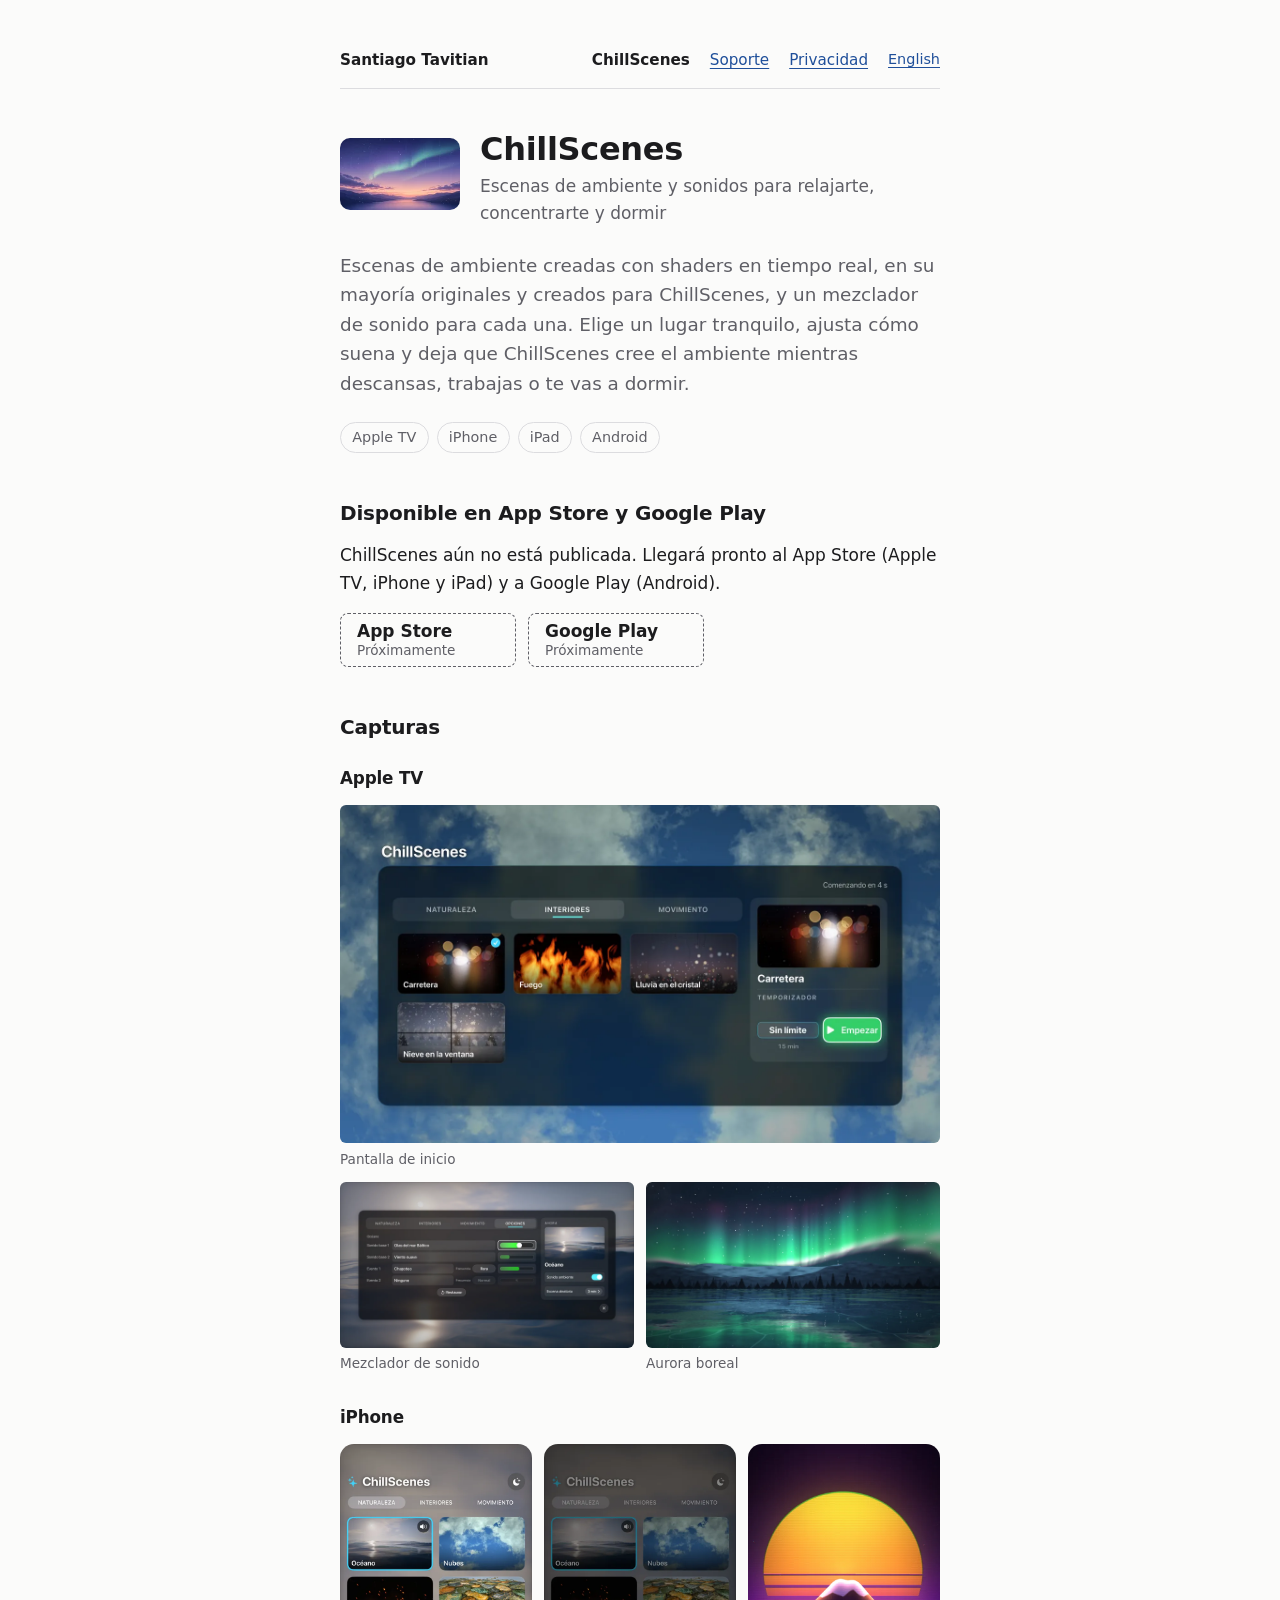
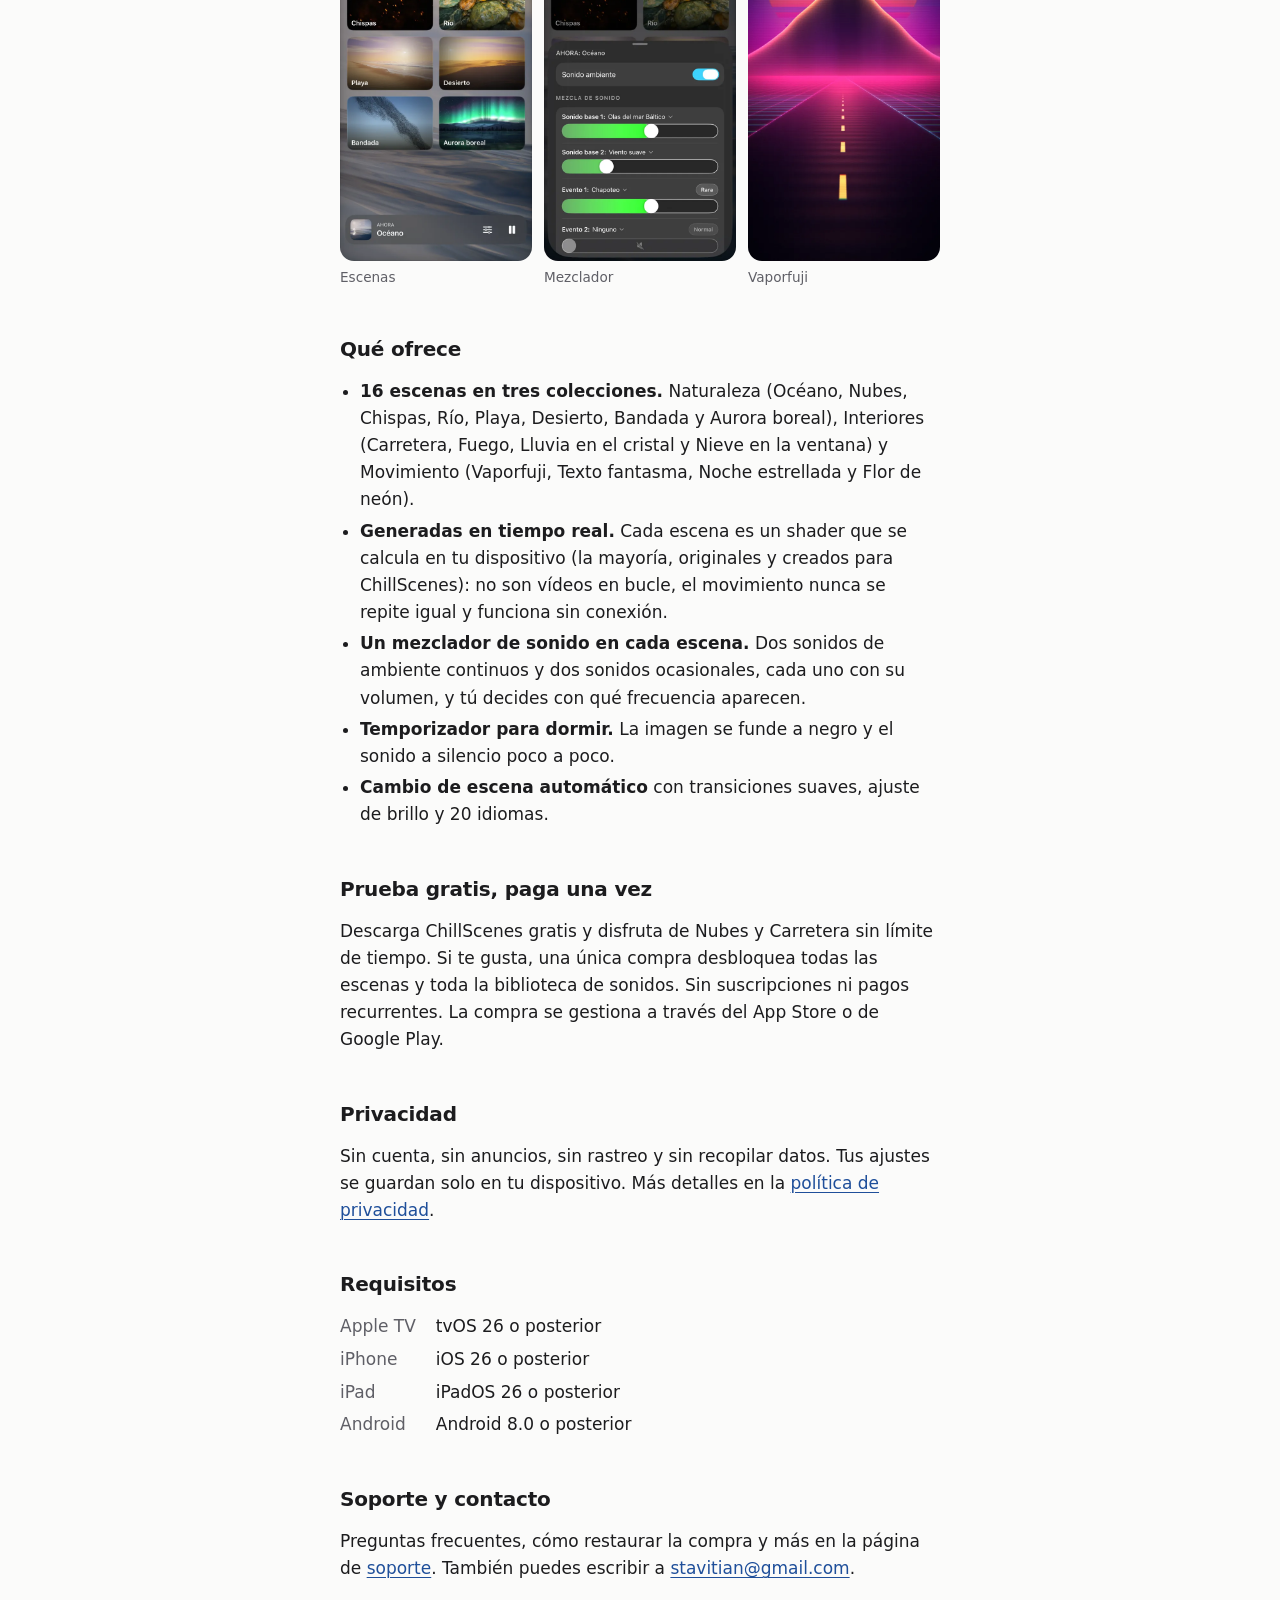
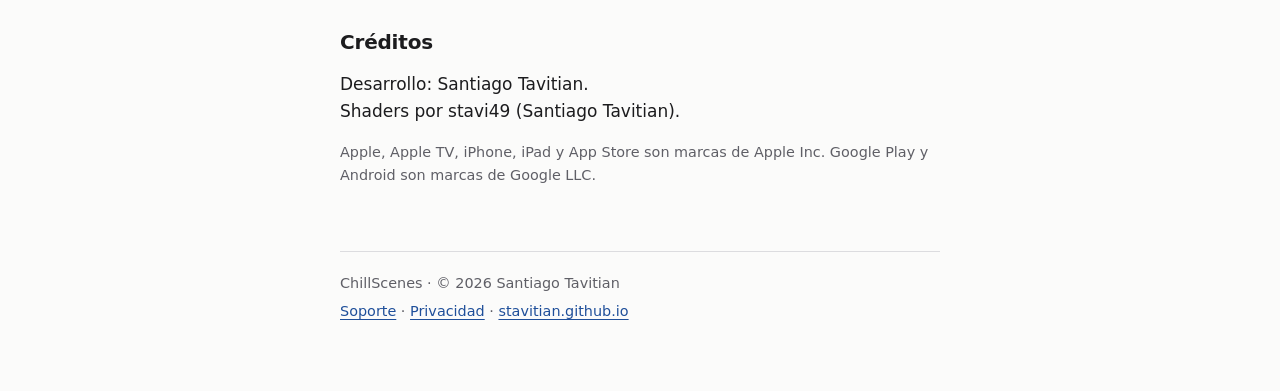
==== commit 2c064389: "ChillScenes: Google Play link to com.stavi49.chillscenes; accurate shader wording (most original)" ====
--- a/apps/chillscenes/index.html
+++ b/apps/chillscenes/index.html
@@ -4,7 +4,7 @@
   <meta charset="utf-8">
   <meta name="viewport" content="width=device-width, initial-scale=1">
   <title>ChillScenes: escenas de ambiente y sonidos para relajarte, concentrarte y dormir</title>
-  <meta name="description" content="ChillScenes: escenas de ambiente con shaders originales y un mezclador de sonido para relajarte, concentrarte y dormir. Para Apple TV, iPhone, iPad y Android.">
+  <meta name="description" content="ChillScenes: escenas de ambiente con shaders en tiempo real, en su mayoría originales, y un mezclador de sonido para relajarte, concentrarte y dormir. Para Apple TV, iPhone, iPad y Android.">
   <link rel="alternate" hreflang="es" href="https://stavitian.github.io/apps/chillscenes/">
   <link rel="alternate" hreflang="en" href="https://stavitian.github.io/apps/chillscenes/en/">
   <link rel="icon" href="/apps/chillscenes/img/icono-200.jpg">
@@ -33,7 +33,7 @@
         </div>
       </div>
 
-      <p class="lead">Escenas de ambiente creadas con shaders originales y un mezclador de sonido para cada una. Elige un lugar tranquilo, ajusta cómo suena y deja que ChillScenes cree el ambiente mientras descansas, trabajas o te vas a dormir.</p>
+      <p class="lead">Escenas de ambiente creadas con shaders en tiempo real, en su mayoría originales y creados para ChillScenes, y un mezclador de sonido para cada una. Elige un lugar tranquilo, ajusta cómo suena y deja que ChillScenes cree el ambiente mientras descansas, trabajas o te vas a dormir.</p>
 
       <ul class="platforms" aria-label="Plataformas">
         <li>Apple TV</li>
@@ -47,12 +47,12 @@
       <!--
         Enlaces de las tiendas: la app todavía no está publicada.
         App Store (bundle org.chillscenes.tv): [ENLACE DEL APP STORE], p. ej. https://apps.apple.com/es/app/chillscenes/idXXXXXXXXXX
-        Google Play (paquete org.chillscenes.android): https://play.google.com/store/apps/details?id=org.chillscenes.android
+        Google Play (paquete com.stavi49.chillscenes): https://play.google.com/store/apps/details?id=com.stavi49.chillscenes
         Cuando estén publicadas, sustituir la lista .stores por las insignias oficiales (ya incluidas en /apps/chillscenes/img/badges/;
         según las normas de Apple y Google, las insignias solo se muestran enlazadas a la ficha real de la app):
         <ul class="stores">
           <li><a href="[ENLACE DEL APP STORE]"><img src="/apps/chillscenes/img/badges/app-store-es.svg" width="135" height="45" alt="Descárgalo en el App Store"></a></li>
-          <li><a href="https://play.google.com/store/apps/details?id=org.chillscenes.android"><img src="/apps/chillscenes/img/badges/google-play-es.png" width="168" height="65" alt="Disponible en Google Play"></a></li>
+          <li><a href="https://play.google.com/store/apps/details?id=com.stavi49.chillscenes"><img src="/apps/chillscenes/img/badges/google-play-es.png" width="168" height="65" alt="Disponible en Google Play"></a></li>
         </ul>
       -->
       <ul class="stores">
@@ -95,7 +95,7 @@
       <h2>Qué ofrece</h2>
       <ul>
         <li><strong>16 escenas en tres colecciones.</strong> Naturaleza (Océano, Nubes, Chispas, Río, Playa, Desierto, Bandada y Aurora boreal), Interiores (Carretera, Fuego, Lluvia en el cristal y Nieve en la ventana) y Movimiento (Vaporfuji, Texto fantasma, Noche estrellada y Flor de neón).</li>
-        <li><strong>Generadas en tiempo real.</strong> Cada escena es un shader original que se calcula en tu dispositivo: no son vídeos en bucle, el movimiento nunca se repite igual y funciona sin conexión.</li>
+        <li><strong>Generadas en tiempo real.</strong> Cada escena es un shader que se calcula en tu dispositivo (la mayoría, originales y creados para ChillScenes): no son vídeos en bucle, el movimiento nunca se repite igual y funciona sin conexión.</li>
         <li><strong>Un mezclador de sonido en cada escena.</strong> Dos sonidos de ambiente continuos y dos sonidos ocasionales, cada uno con su volumen, y tú decides con qué frecuencia aparecen.</li>
         <li><strong>Temporizador para dormir.</strong> La imagen se funde a negro y el sonido a silencio poco a poco.</li>
         <li><strong>Cambio de escena automático</strong> con transiciones suaves, ajuste de brillo y 20 idiomas.</li>
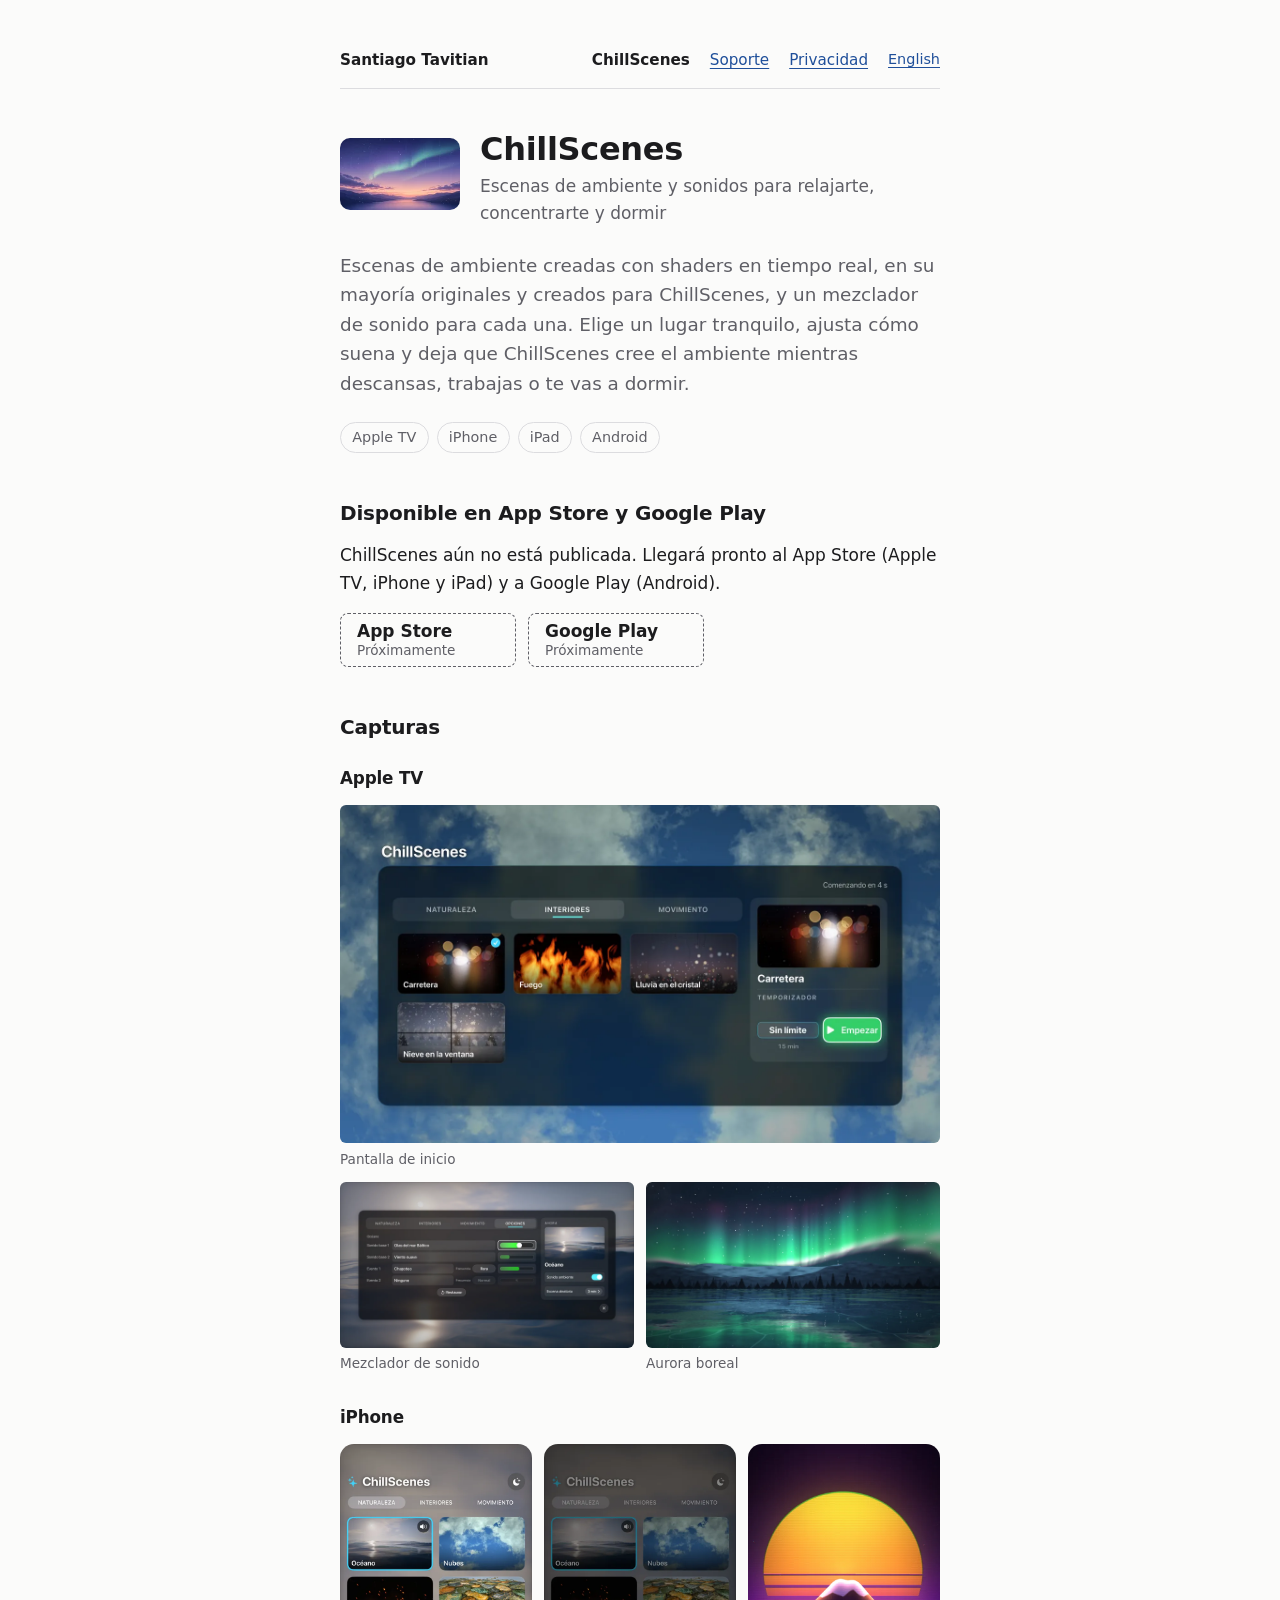
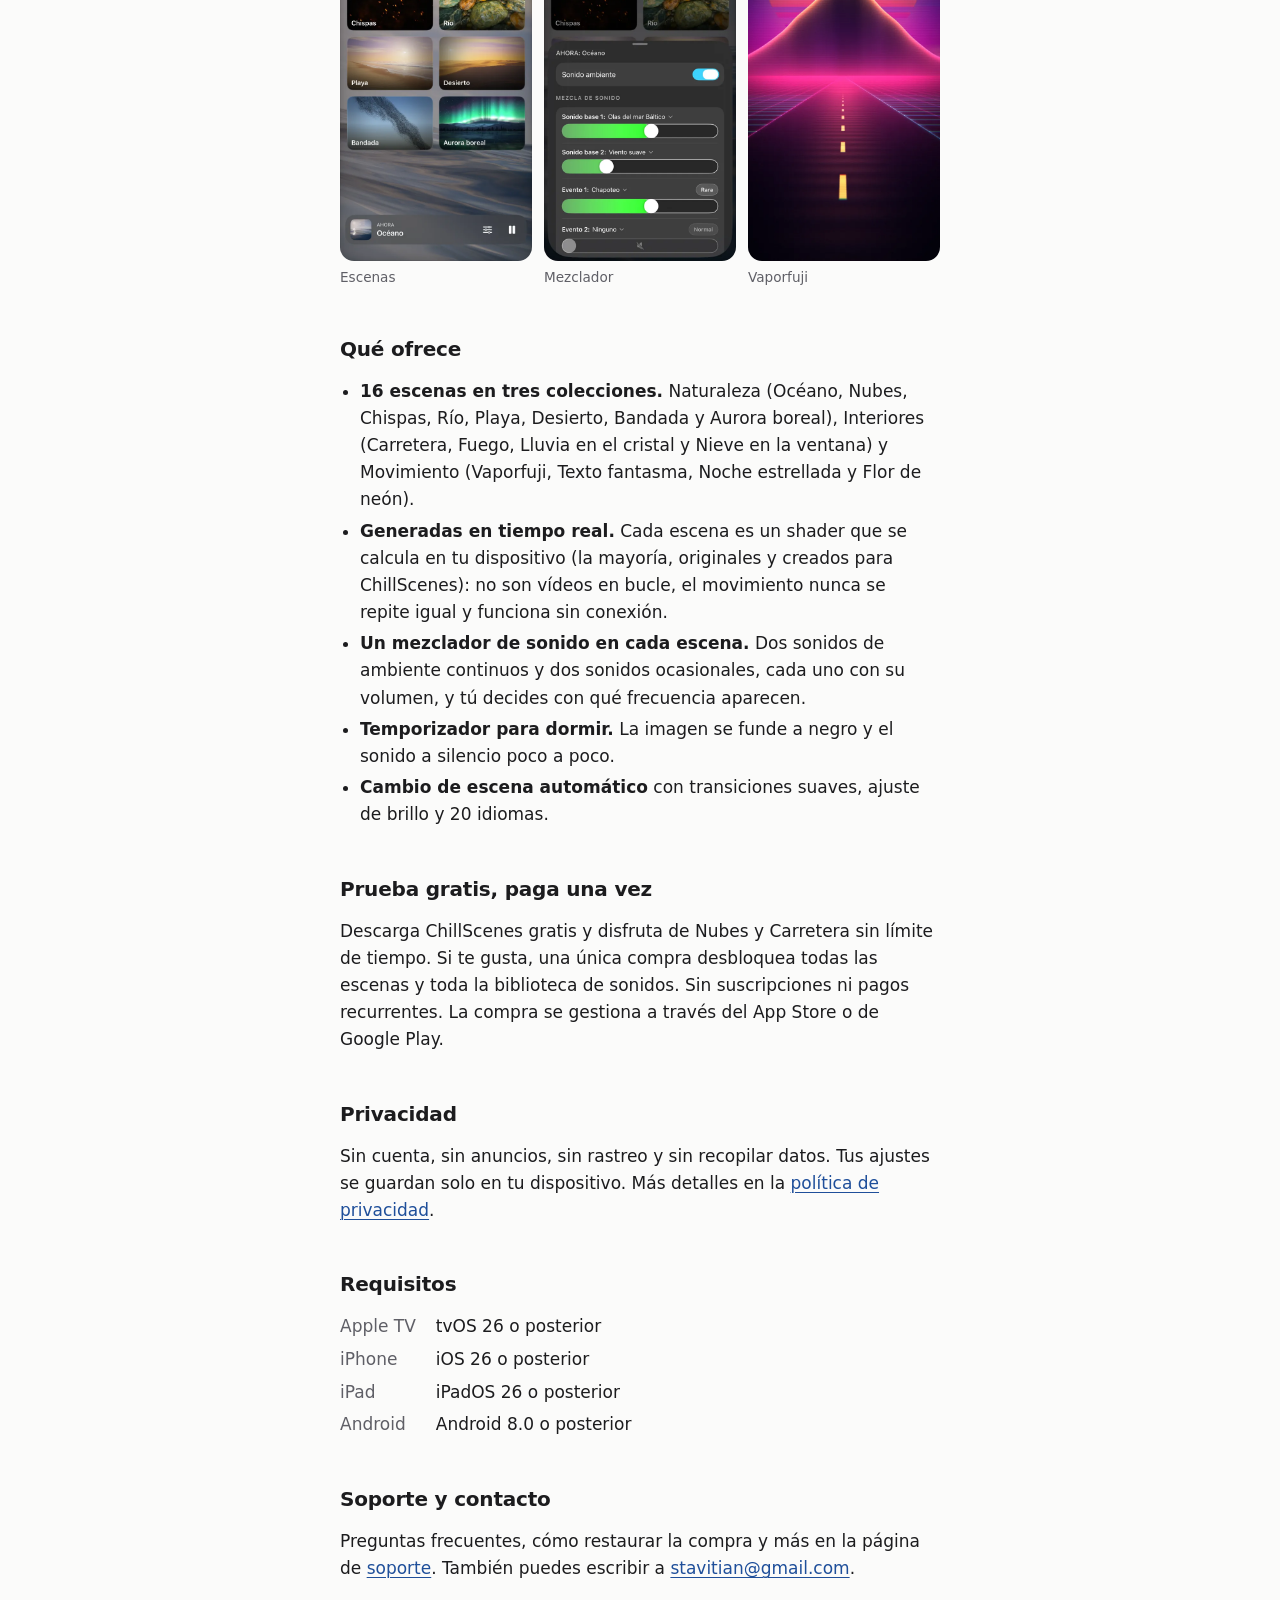
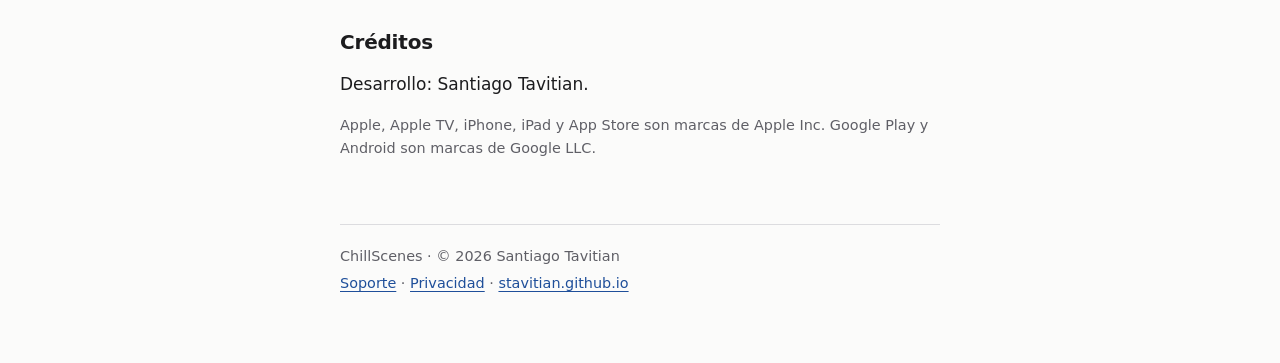
==== commit fa3baba6: "ChillScenes: remove shader credit line from footer (ES/EN)" ====
--- a/apps/chillscenes/index.html
+++ b/apps/chillscenes/index.html
@@ -119,8 +119,7 @@
       <p>Preguntas frecuentes, cómo restaurar la compra y más en la página de <a href="/apps/chillscenes/soporte/">soporte</a>. También puedes escribir a <a href="mailto:stavitian@gmail.com">stavitian@gmail.com</a>.</p>
 
       <h2>Créditos</h2>
-      <p>Desarrollo: Santiago Tavitian.<br>
-      Shaders por stavi49 (Santiago Tavitian).</p>
+      <p>Desarrollo: Santiago Tavitian.</p>
       <p class="small muted">Apple, Apple TV, iPhone, iPad y App Store son marcas de Apple Inc. Google Play y Android son marcas de Google LLC.</p>
     </main>
 
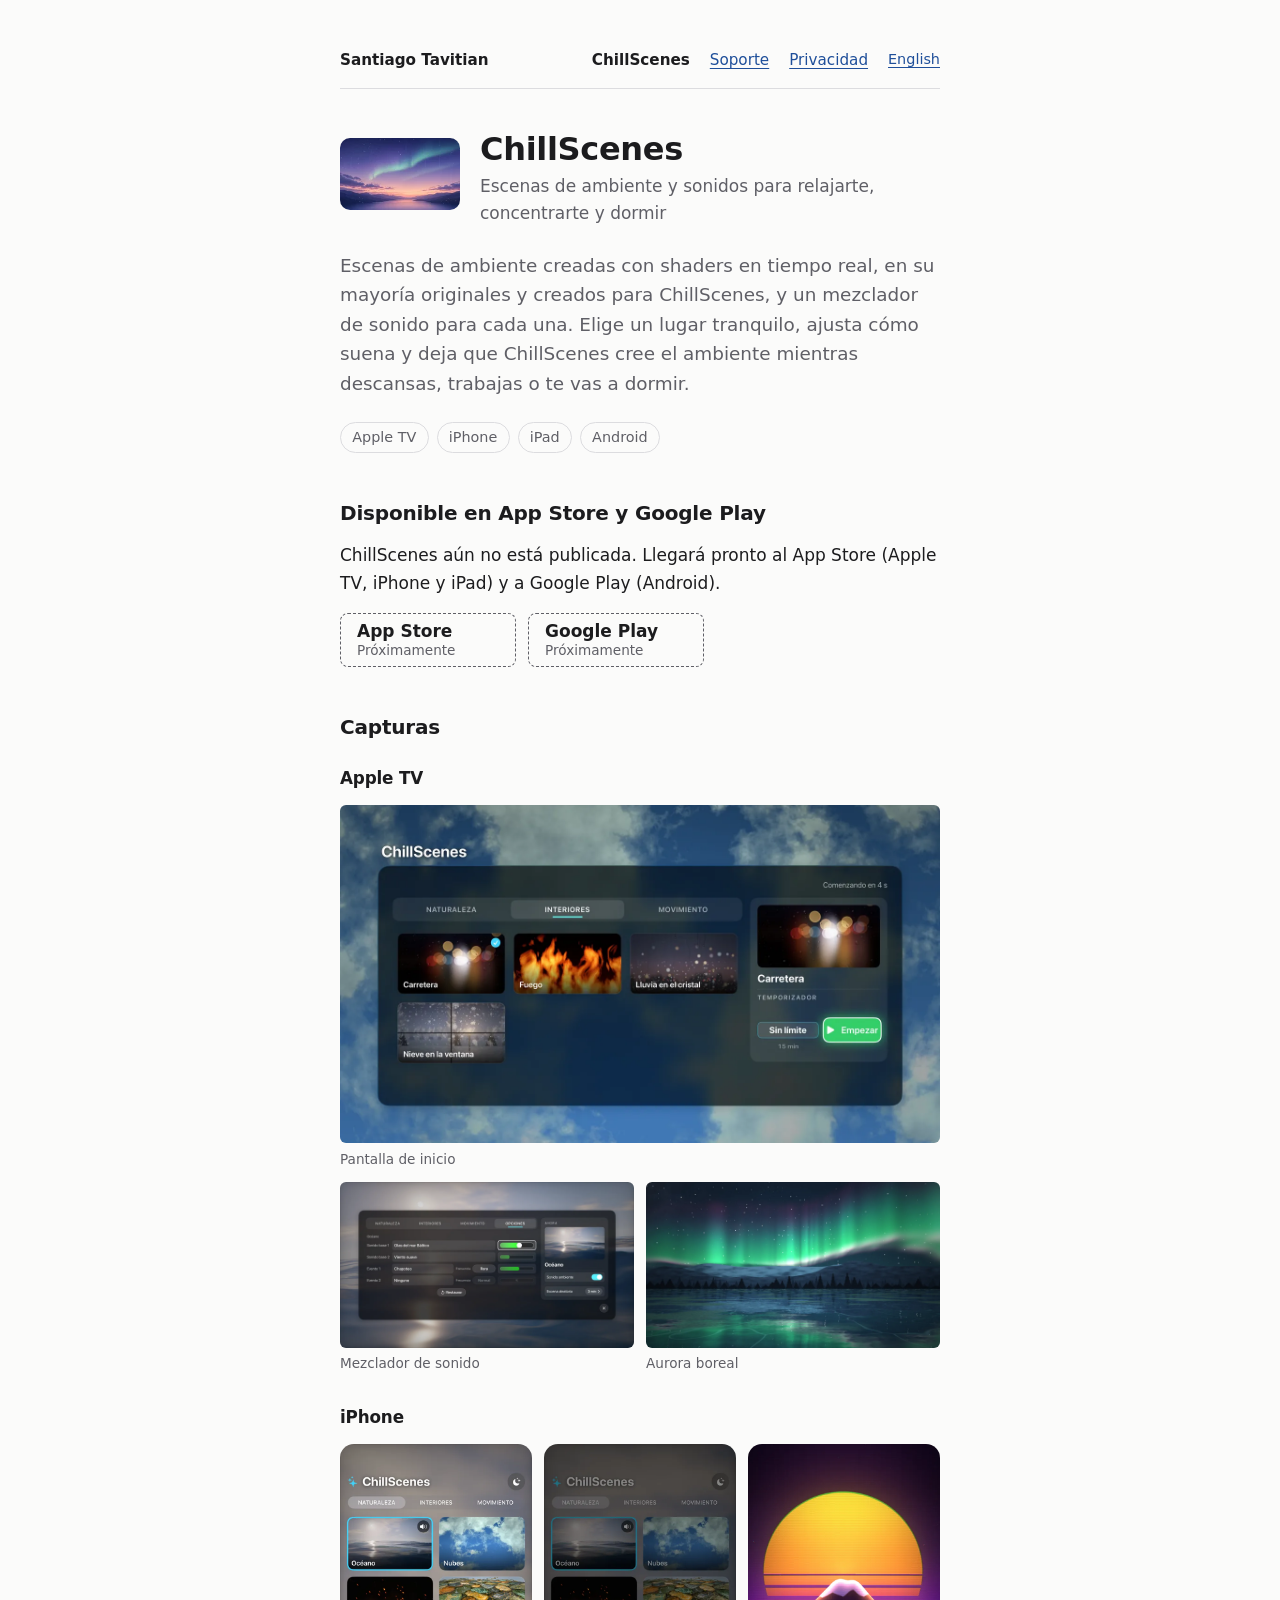
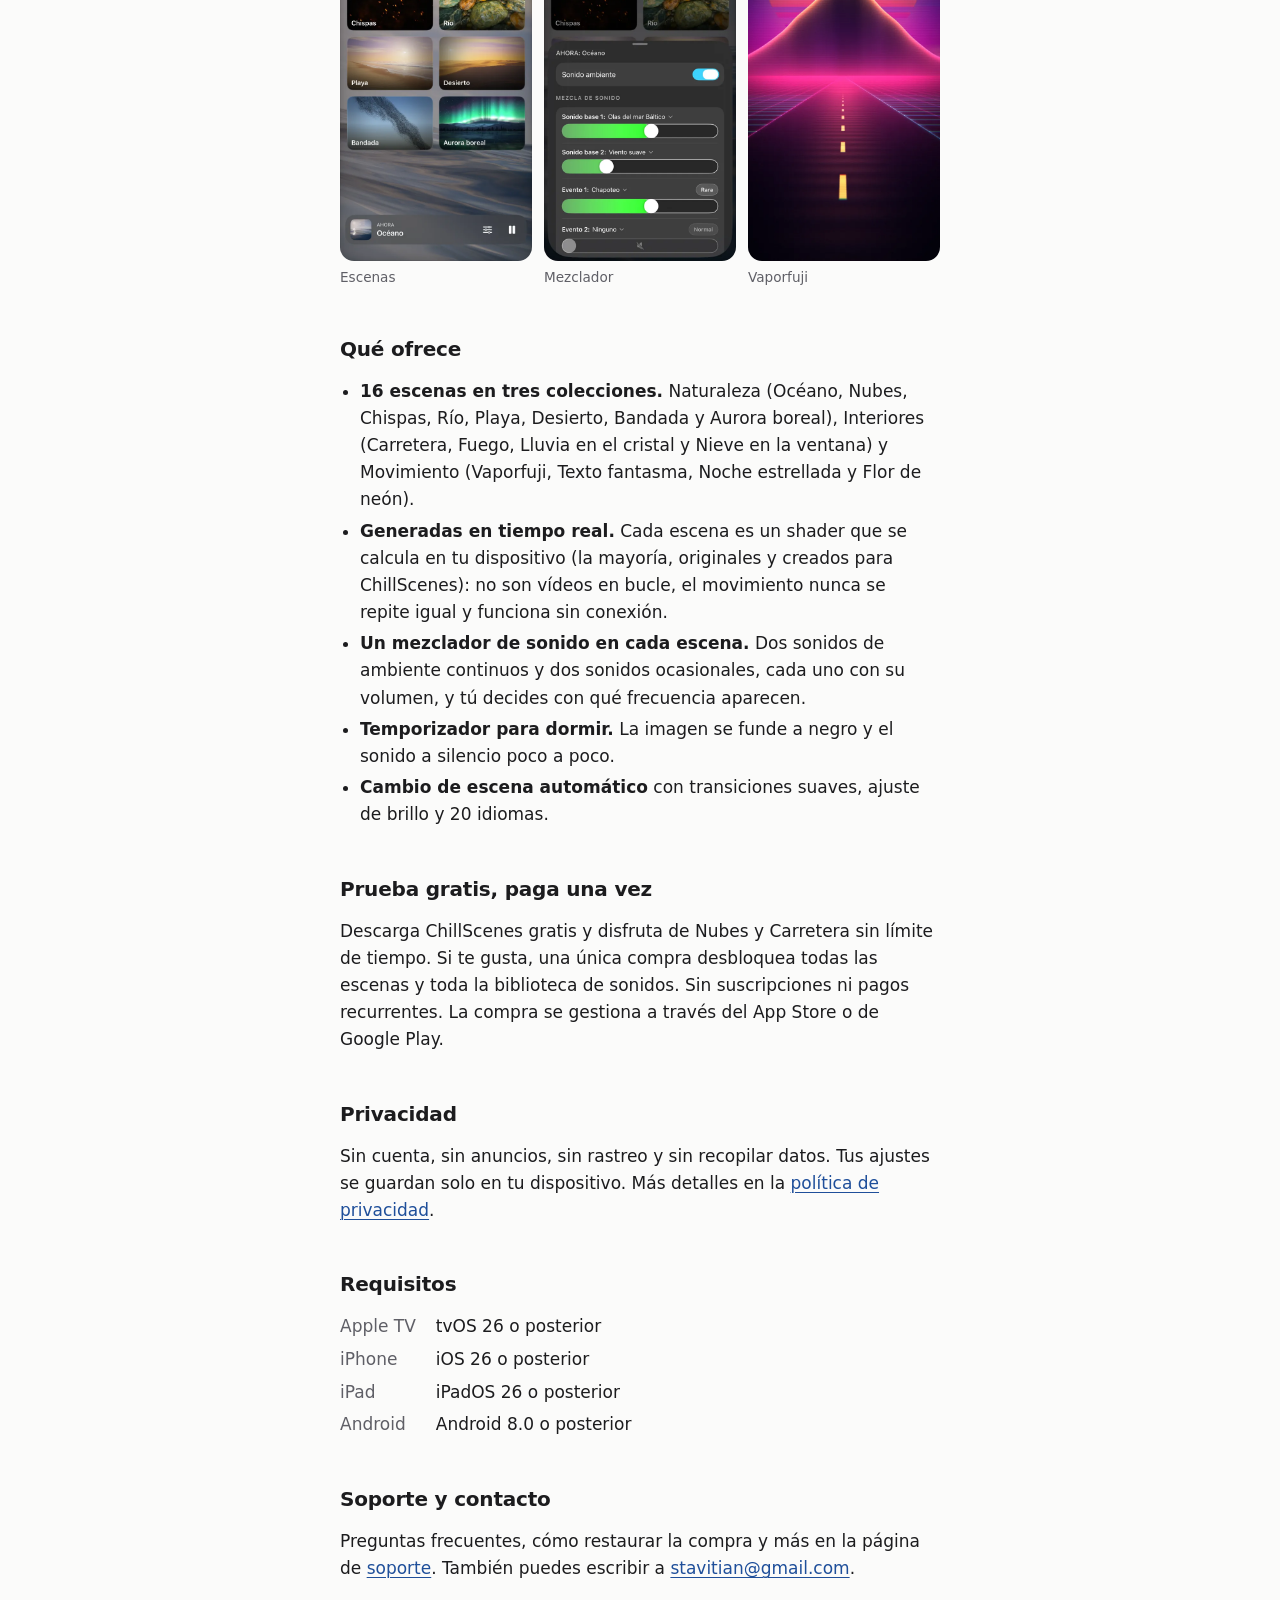
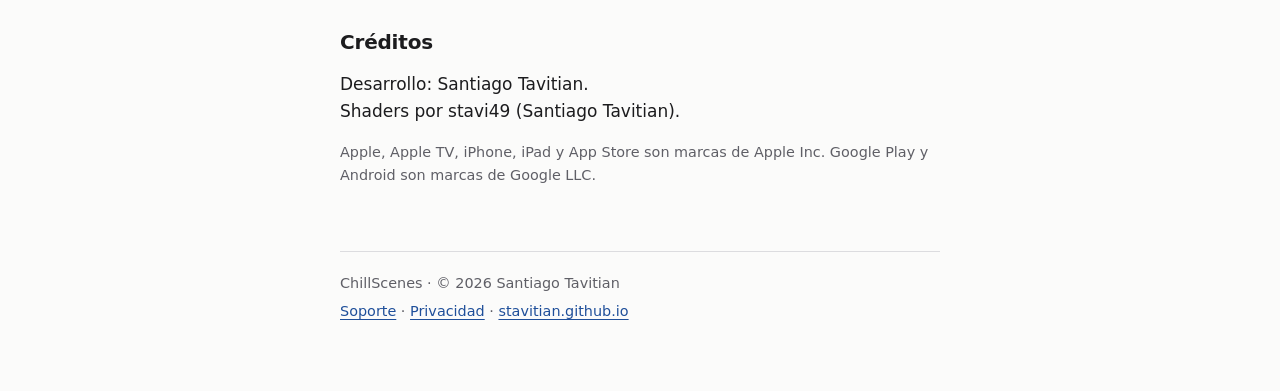
==== commit b3203edb: "Revert "ChillScenes: remove shader credit line from footer (ES/EN)" This reverts commit fa3baba6df06" ====
--- a/apps/chillscenes/index.html
+++ b/apps/chillscenes/index.html
@@ -119,7 +119,8 @@
       <p>Preguntas frecuentes, cómo restaurar la compra y más en la página de <a href="/apps/chillscenes/soporte/">soporte</a>. También puedes escribir a <a href="mailto:stavitian@gmail.com">stavitian@gmail.com</a>.</p>
 
       <h2>Créditos</h2>
-      <p>Desarrollo: Santiago Tavitian.</p>
+      <p>Desarrollo: Santiago Tavitian.<br>
+      Shaders por stavi49 (Santiago Tavitian).</p>
       <p class="small muted">Apple, Apple TV, iPhone, iPad y App Store son marcas de Apple Inc. Google Play y Android son marcas de Google LLC.</p>
     </main>
 
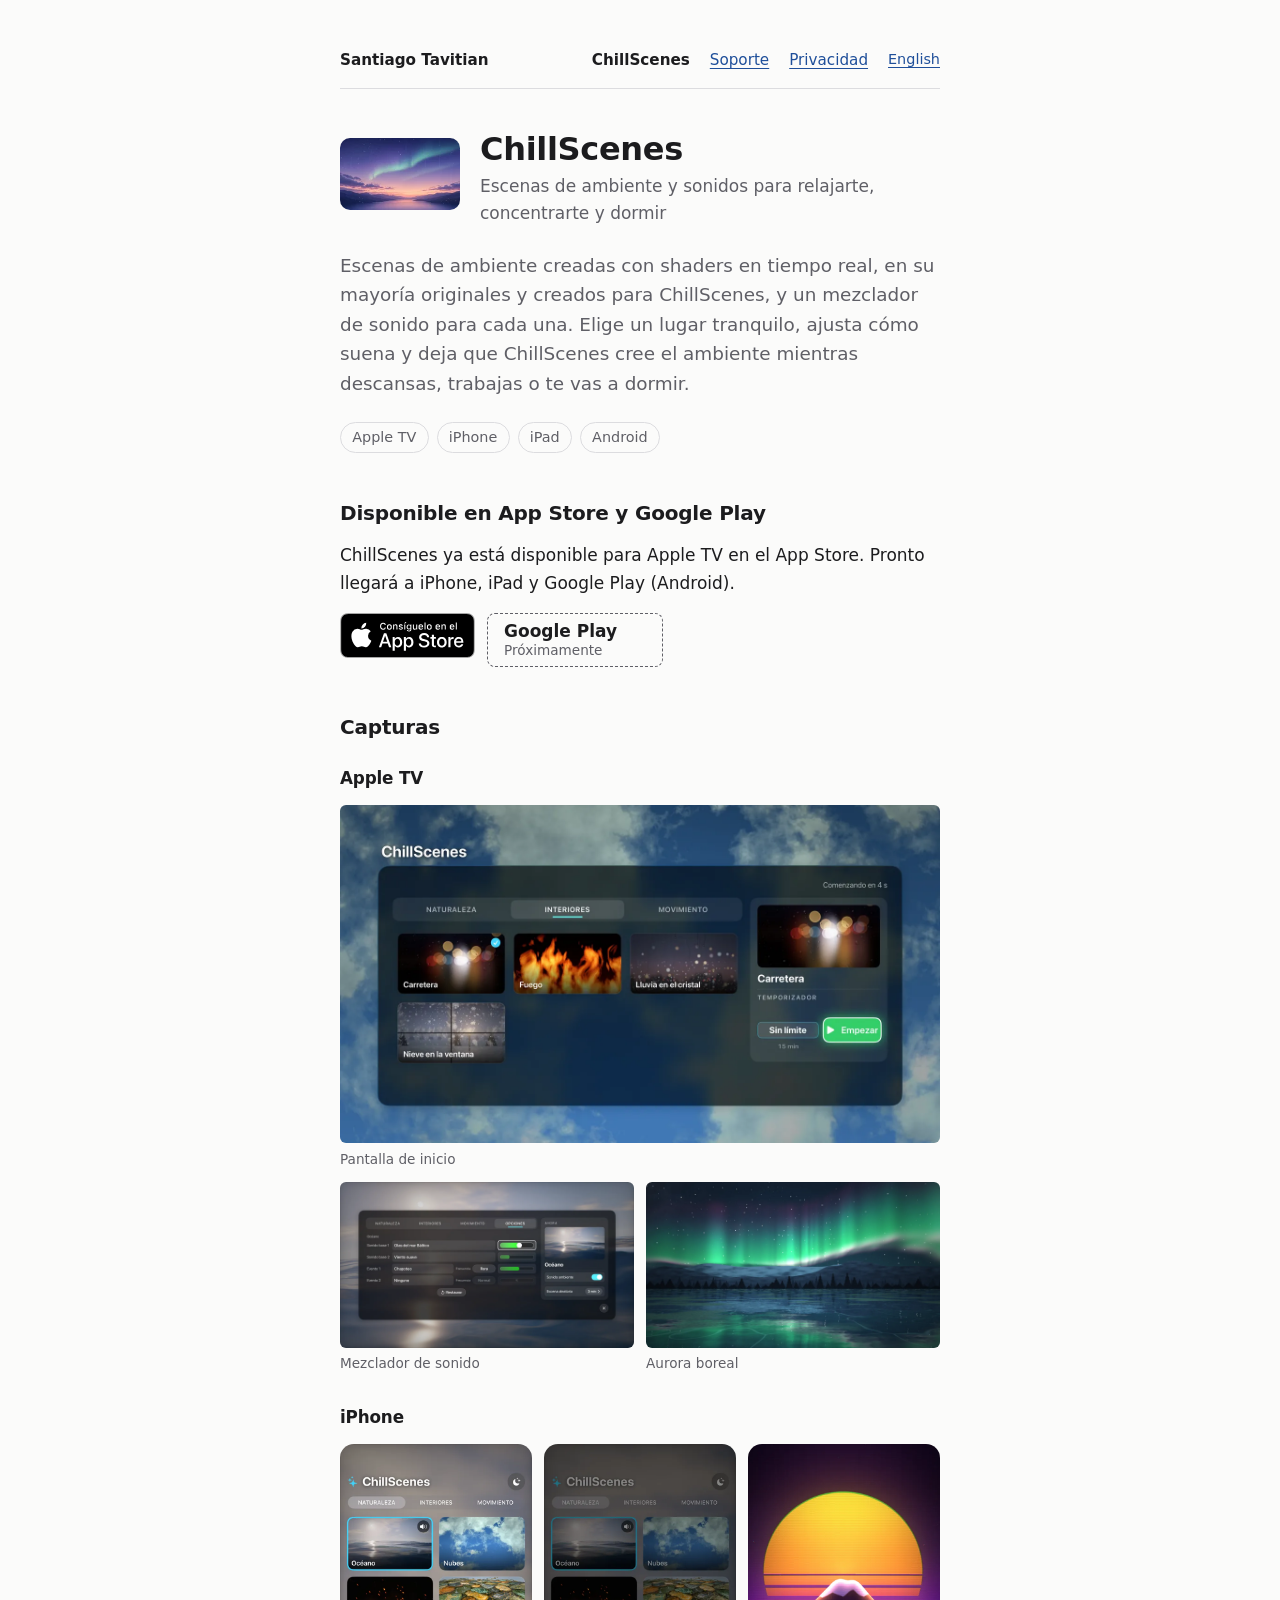
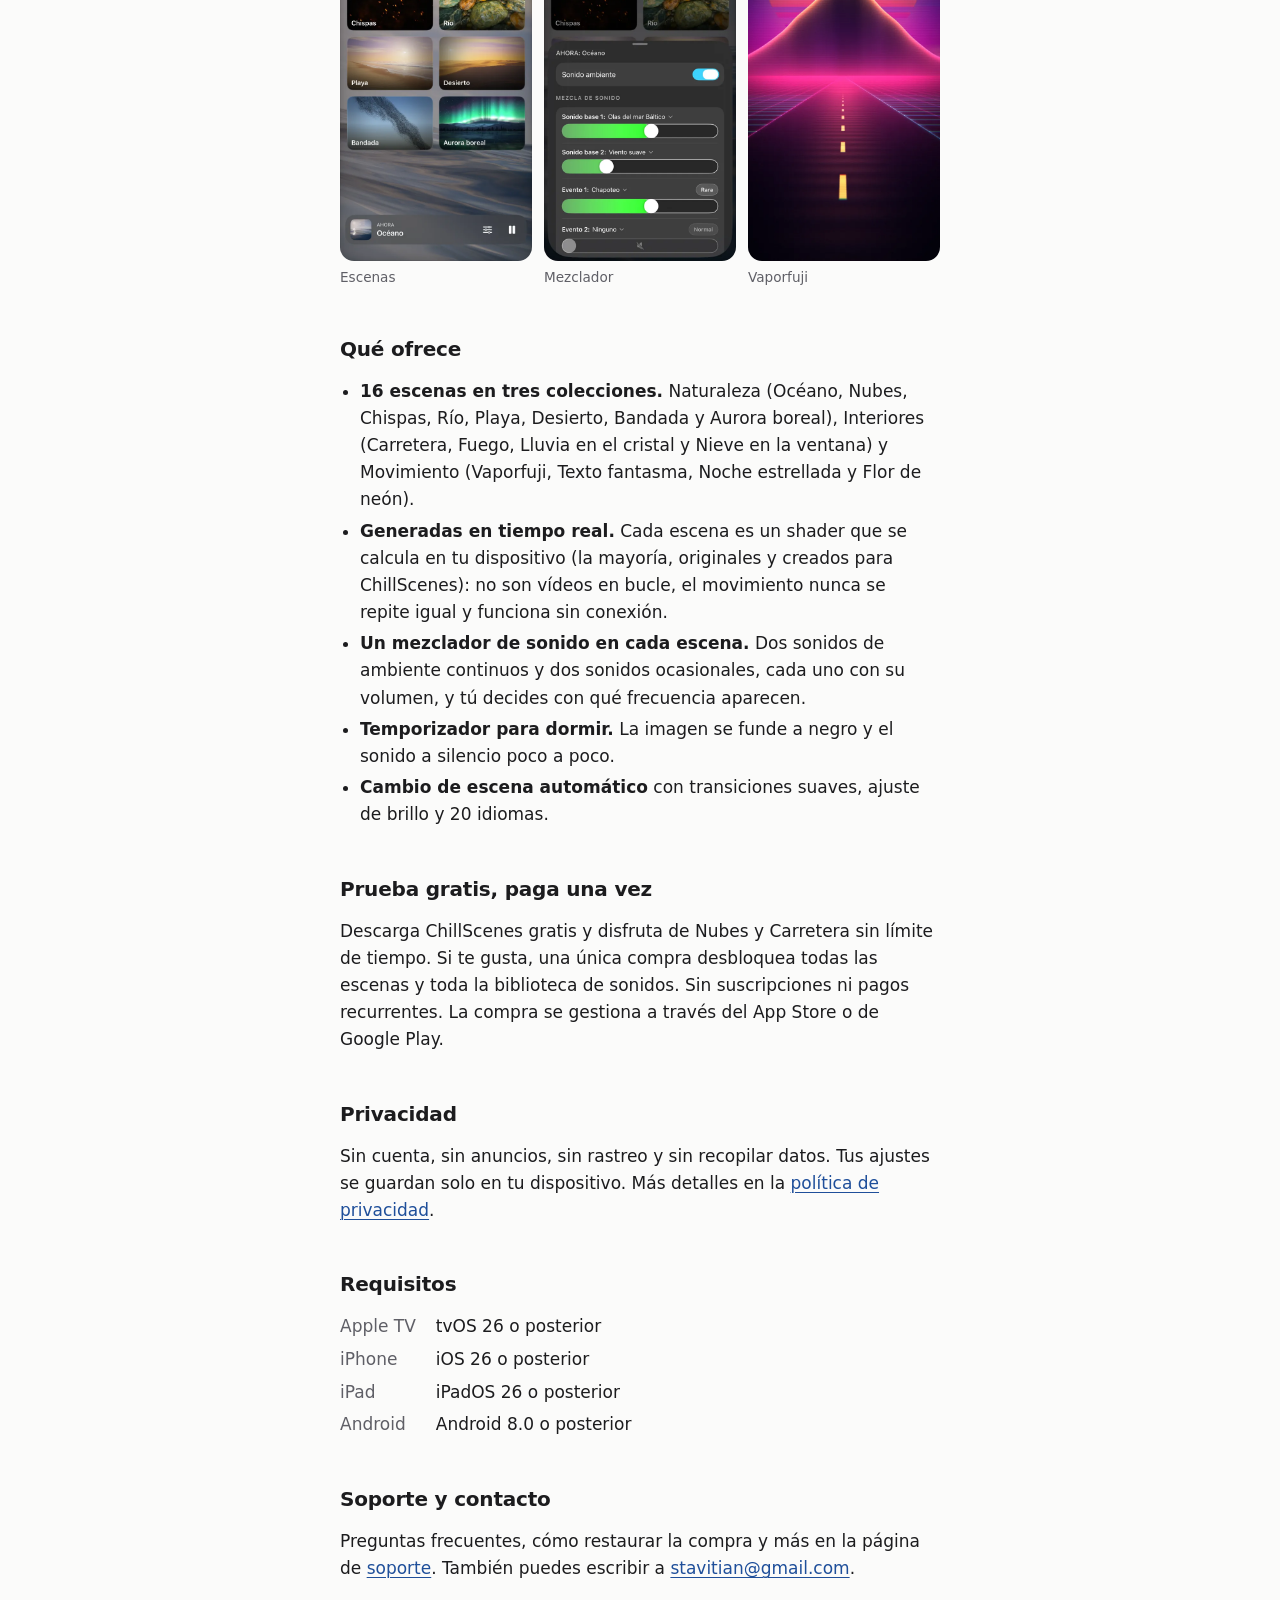
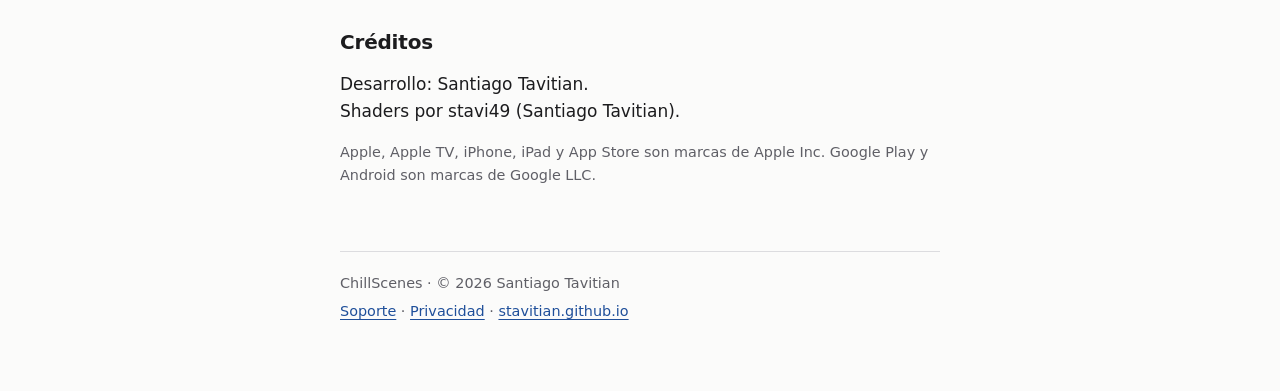
==== commit fec5ec05: "ChillScenes: App Store link now live (Apple TV)" ====
--- a/apps/chillscenes/index.html
+++ b/apps/chillscenes/index.html
@@ -43,7 +43,7 @@
       </ul>
 
       <h2 id="disponible">Disponible en App Store y Google Play</h2>
-      <p>ChillScenes aún no está publicada. Llegará pronto al App Store (Apple TV, iPhone y iPad) y a Google Play (Android).</p>
+      <p>ChillScenes ya está disponible para Apple TV en el App Store. Pronto llegará a iPhone, iPad y Google Play (Android).</p>
       <!--
         Enlaces de las tiendas: la app todavía no está publicada.
         App Store (bundle org.chillscenes.tv): [ENLACE DEL APP STORE], p. ej. https://apps.apple.com/es/app/chillscenes/idXXXXXXXXXX
@@ -56,7 +56,7 @@
         </ul>
       -->
       <ul class="stores">
-        <li><span class="store-soon" aria-disabled="true"><strong>App Store</strong><span>Próximamente</span></span></li>
+        <li><a href="https://apps.apple.com/es/app/chillscenes/id6823206959"><img src="/apps/chillscenes/img/badges/app-store-es.svg" width="135" height="45" alt="Descárgalo en el App Store"></a></li>
         <li><span class="store-soon" aria-disabled="true"><strong>Google Play</strong><span>Próximamente</span></span></li>
       </ul>
 
